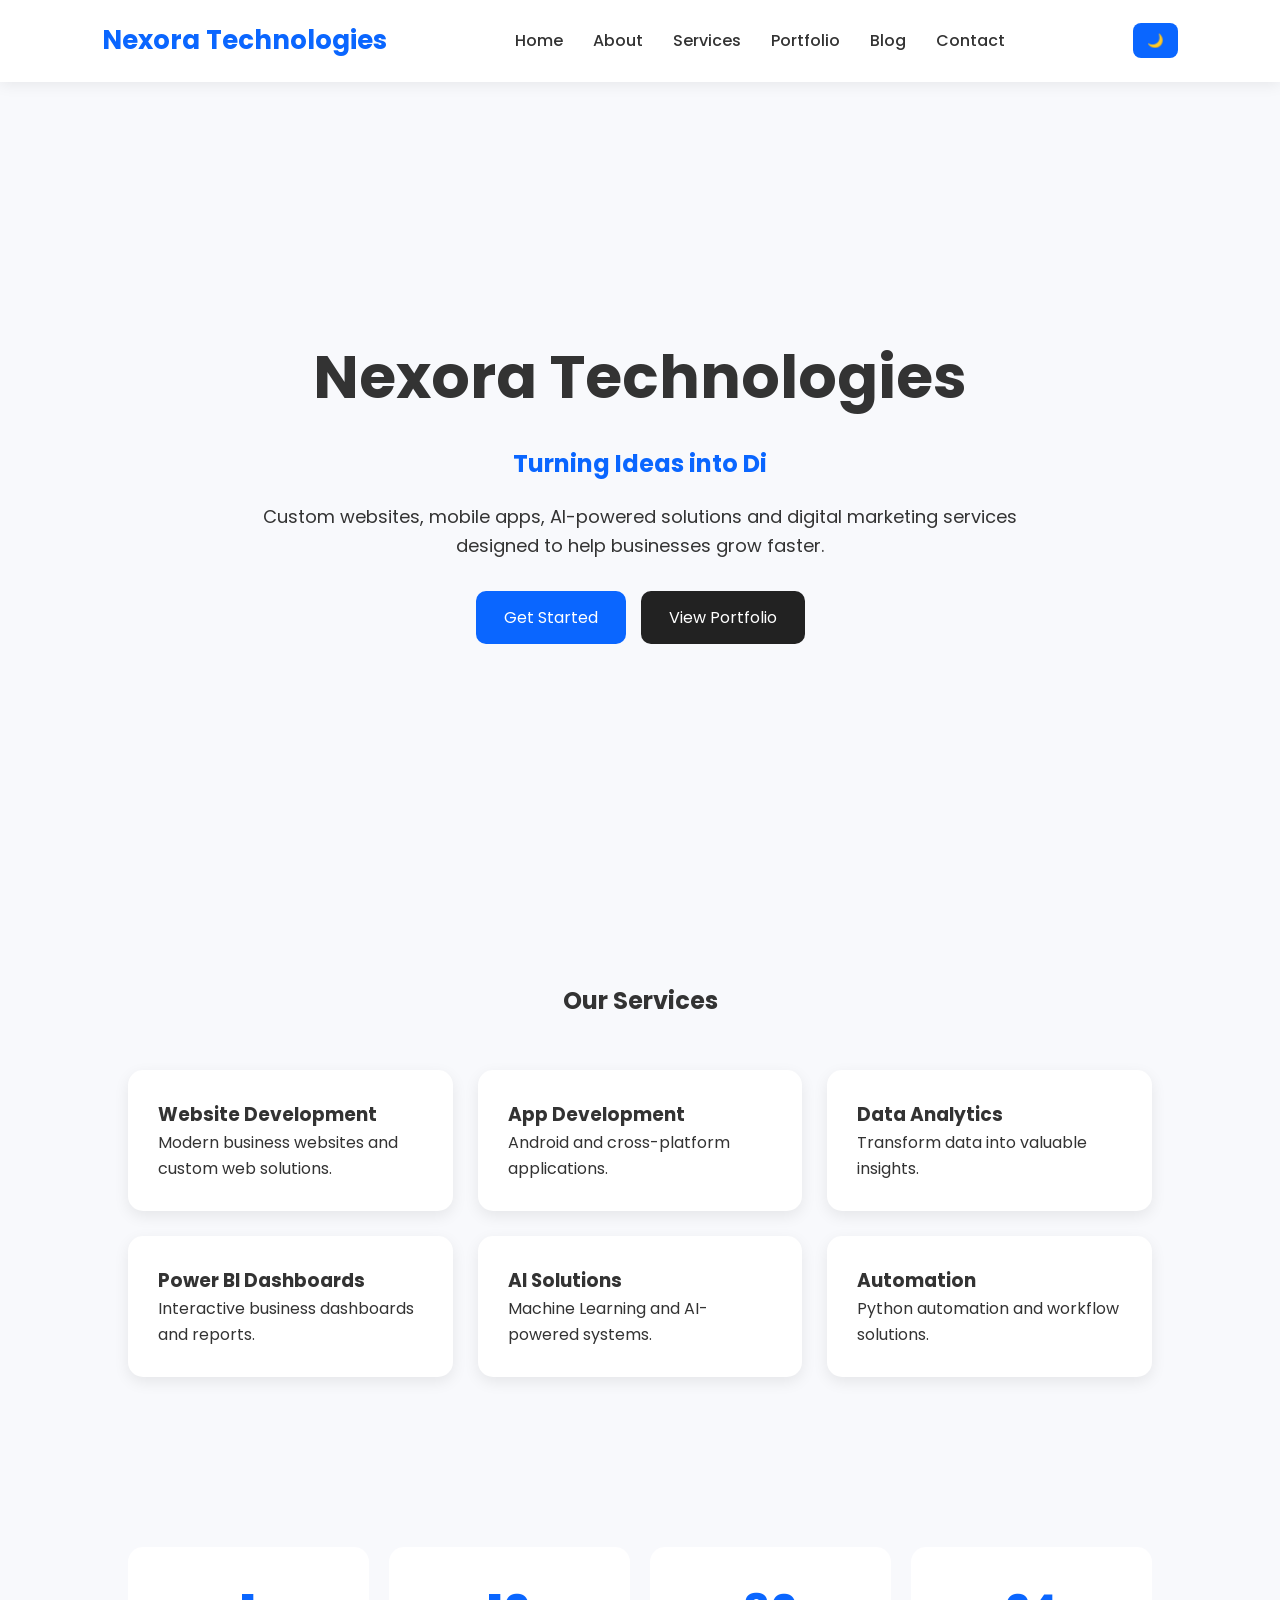
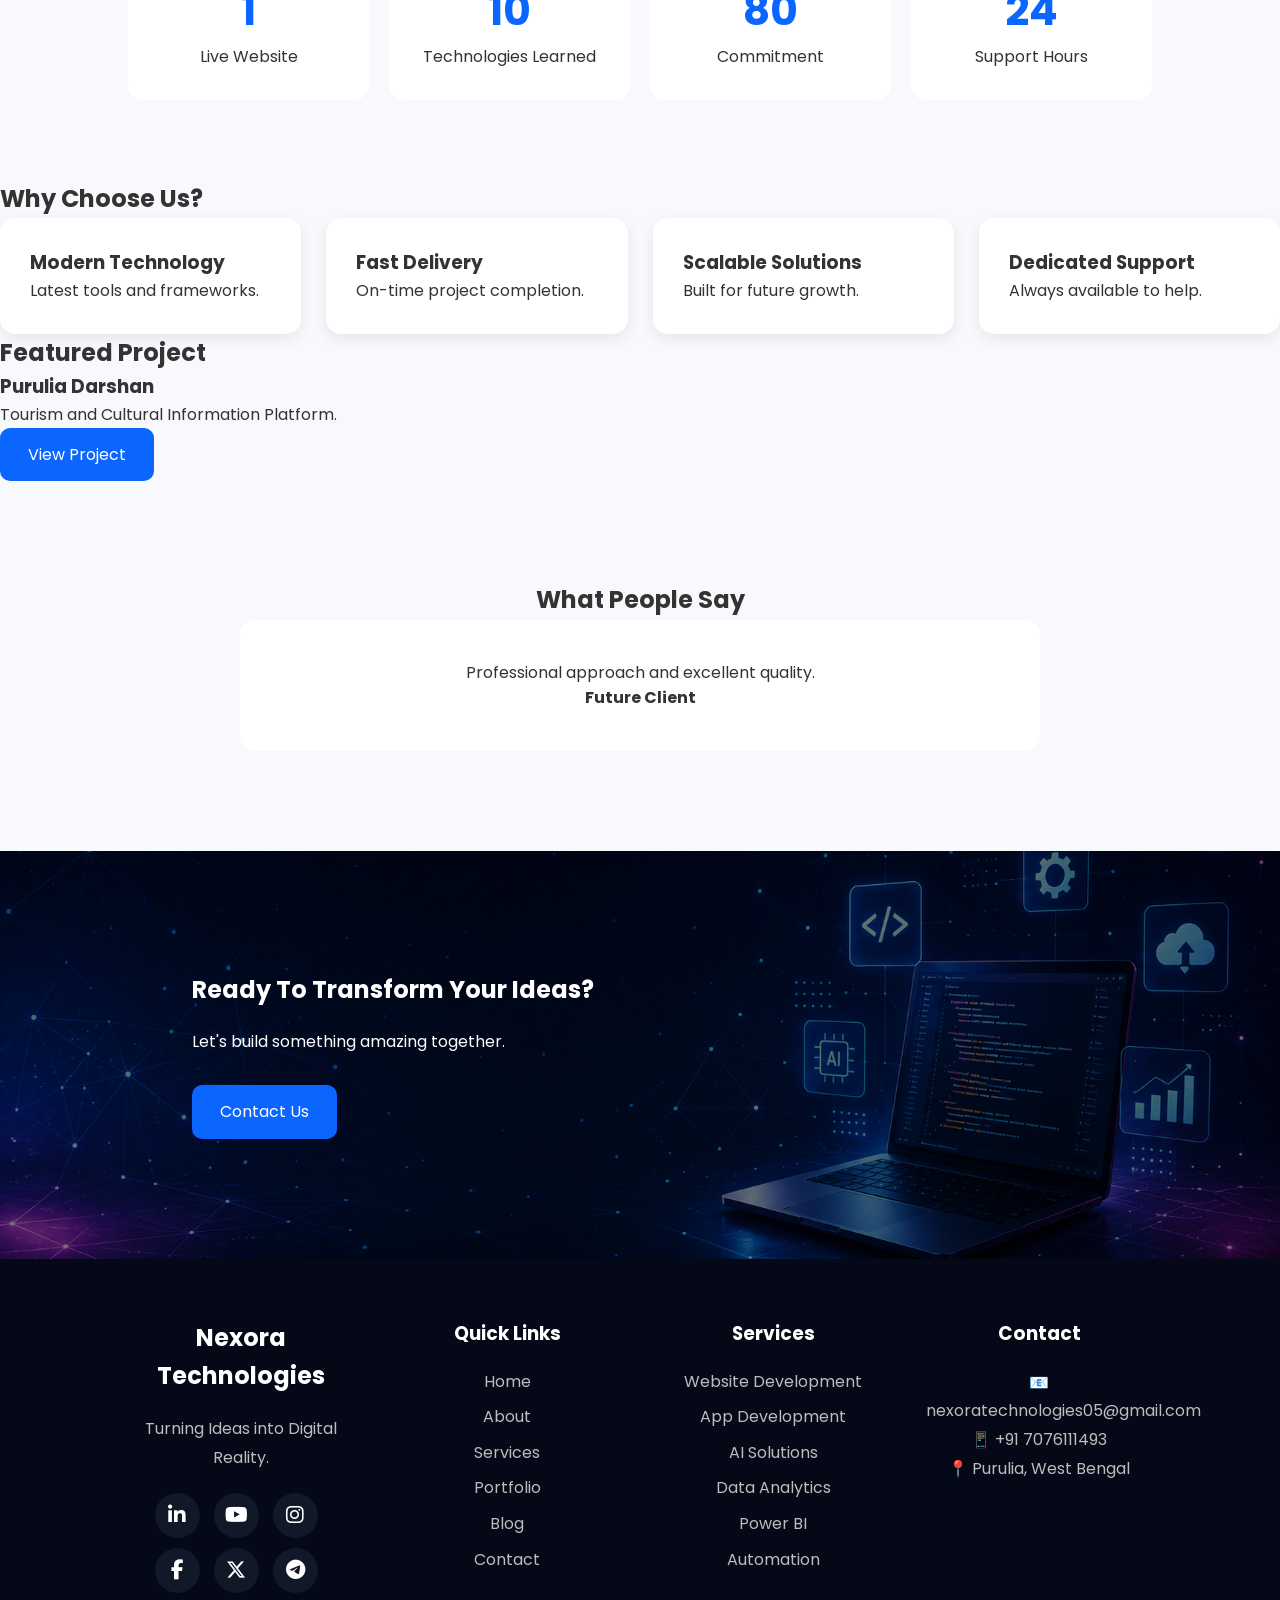
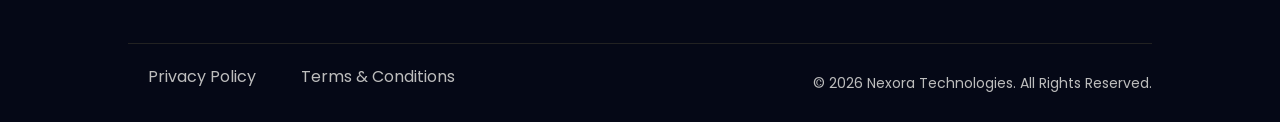
==== index.html @ b654d01b "Initial commit" ====
<!DOCTYPE html>
<html lang="en">

<head>

<meta charset="UTF-8">

<meta name="viewport"
content="width=device-width, initial-scale=1.0">

<title>
Nexora Technologies
</title>

<link rel="stylesheet"
href="style.css">

<link rel="preconnect"
href="https://fonts.googleapis.com">

<link rel="preconnect"
href="https://fonts.gstatic.com"
crossorigin>

<link href="https://fonts.googleapis.com/css2?family=Poppins:wght@300;400;500;600;700&display=swap"
rel="stylesheet">


<link rel="stylesheet"
href="https://cdnjs.cloudflare.com/ajax/libs/font-awesome/6.5.2/css/all.min.css">

</head>

<body>

<!-- HEADER -->

<header>

<nav class="navbar">

<div class="logo">

<a href="index.html">

Nexora Technologies

</a>

</div>

<div class="menu-toggle"
id="menu-toggle">

☰

</div>

<ul class="nav-links"
id="nav-links">

<li>
<a href="index.html">
Home
</a>
</li>

<li>
<a href="about.html">
About
</a>
</li>

<li>
<a href="services.html">
Services
</a>
</li>

<li>
<a href="portfolio.html">
Portfolio
</a>
</li>

<li>
<a href="blog.html">
Blog
</a>
</li>

<li>
<a href="contact.html">
Contact
</a>
</li>

</ul>

<button
id="dark-mode-toggle">

🌙

</button>

</nav>

</header>

<!-- HERO SECTION -->

<section class="hero">

<div class="hero-content">

<h1 class="shine">

Nexora Technologies

</h1>

<h2 id="typing">

</h2>

<p>

Custom websites, mobile apps, AI-powered solutions and digital marketing services designed to help businesses grow faster.

</p>

<div class="hero-buttons">

<a href="contact.html"
class="btn">

Get Started

</a>

<a href="portfolio.html"
class="btn secondary">

View Portfolio

</a>

</div>

</div>

</section>


<!-- SERVICES OVERVIEW -->

<section class="services-overview">

<h2>

Our Services

</h2>

<div class="card-container">

<div class="card reveal">

<h3>

Website Development

</h3>

<p>

Modern business websites
and custom web solutions.

</p>

</div>

<div class="card reveal">

<h3>

App Development

</h3>

<p>

Android and cross-platform
applications.

</p>

</div>

<div class="card reveal">

<h3>

Data Analytics

</h3>

<p>

Transform data into
valuable insights.

</p>

</div>

<div class="card reveal">

<h3>

Power BI Dashboards

</h3>

<p>

Interactive business
dashboards and reports.

</p>

</div>

<div class="card reveal">

<h3>

AI Solutions

</h3>

<p>

Machine Learning and
AI-powered systems.

</p>

</div>

<div class="card reveal">

<h3>

Automation

</h3>

<p>

Python automation
and workflow solutions.

</p>

</div>

</div>

</section>


<section class="stats">

<div class="stat-box">

<h2
class="counter"
data-target="1">

0

</h2>

<p>

Live Website

</p>

</div>

<div class="stat-box">

<h2
class="counter"
data-target="10">

0

</h2>

<p>

Technologies Learned

</p>

</div>

<div class="stat-box">

<h2
class="counter"
data-target="100">

0

</h2>

<p>

Commitment

</p>

</div>

<div class="stat-box">

<h2
class="counter"
data-target="24">

0

</h2>

<p>

Support Hours

</p>

</div>

</section>



<section class="why-us">

<h2>

Why Choose Us?

</h2>

<div class="card-container">

<div class="card">

<h3>

Modern Technology

</h3>

<p>

Latest tools and frameworks.

</p>

</div>

<div class="card">

<h3>

Fast Delivery

</h3>

<p>

On-time project completion.

</p>

</div>

<div class="card">

<h3>

Scalable Solutions

</h3>

<p>

Built for future growth.

</p>

</div>

<div class="card">

<h3>

Dedicated Support

</h3>

<p>

Always available to help.

</p>

</div>

</div>

</section>



<section class="featured-project">

<h2>

Featured Project

</h2>

<div class="project-card">

<h3>

Purulia Darshan

</h3>

<p>

Tourism and Cultural
Information Platform.

</p>

<a
href="https://puruliadarshan.online/"
target="_blank"
class="btn">

View Project

</a>

</div>

</section>



<section class="testimonials">

<h2>

What People Say

</h2>

<div class="testimonial-slider">

<div class="testimonial active">

<p>

Professional approach
and excellent quality.

</p>

<h4>

Future Client

</h4>

</div>

<div class="testimonial">

<p>

Reliable technology
solutions for businesses.

</p>

<h4>

Future Partner

</h4>

</div>

<div class="testimonial">

<p>

Innovative and modern
digital services.

</p>

<h4>

Future Customer

</h4>

</div>

</div>

</section>



<section class="cta">

<h2>

Ready To Transform
Your Ideas?

</h2>

<p>

Let's build something
amazing together.

</p>

<a
href="contact.html"
class="btn">

Contact Us

</a>

</section>

<footer class="footer">

    <div class="footer-container">



        

        <!-- Company Info -->
        <div class="footer-box">
            <h2>Nexora Technologies</h2>

            <p>
                Turning Ideas into Digital Reality.
            </p>

           <div class="social-links">

            <a href="https://www.linkedin.com/in/nexora-technologies-1a2b29413?utm_source=share&utm_campaign=share_via&utm_content=profile&utm_medium=android_app" target="_blank">
            <i class="fa-brands fa-linkedin-in"></i>
            </a>

            <a href="https://youtube.com/@nexoratechnologies05?si=Ratn1slFfz5XJZXo" target="_blank">
            <i class="fa-brands fa-youtube"></i>
            </a>

            <a href="https://www.instagram.com/nexora_technologies05?igsh=MXhjZWd3NzYxZXh1dw==" target="_blank">
            <i class="fa-brands fa-instagram"></i>
            </a>

            <a href="https://www.facebook.com/share/1HNhFh4UVL/" target="_blank">
            <i class="fa-brands fa-facebook-f"></i>
            </a>

            <a href="https://x.com/NexoraTech05" target="_blank">
            <i class="fa-brands fa-x-twitter"></i>
            </a>

            <a href="https://t.me/nexoratechnologies05" target="_blank">
            <i class="fa-brands fa-telegram"></i>
            </a>

            </div>
        </div>

        <!-- Quick Links -->
        <div class="footer-box">
            <h3>Quick Links</h3>

            <a href="index.html">Home</a>
            <a href="about.html">About</a>
            <a href="services.html">Services</a>
            <a href="portfolio.html">Portfolio</a>
            <a href="blog.html">Blog</a>
            <a href="contact.html">Contact</a>
        </div>

        <!-- Services -->
        <div class="footer-box">
            <h3>Services</h3>

            <a href="#">Website Development</a>
            <a href="#">App Development</a>
            <a href="#">AI Solutions</a>
            <a href="#">Data Analytics</a>
            <a href="#">Power BI</a>
            <a href="#">Automation</a>
        </div>

        <!-- Contact -->
        <div class="footer-box">
            <h3>Contact</h3>

            <p>📧 nexoratechnologies05@gmail.com</p>

            <p>📱 +91 7076111493</p>

            <p>📍 Purulia, West Bengal</p>

        </div>

    </div>

    <hr>

  <div class="footer-bottom">

    <div class="footer-policy">
        <a href="#">Privacy Policy</a>
        <a href="#">Terms & Conditions</a>
    </div>

    <p class="copyright">
        © 2026 Nexora Technologies. All Rights Reserved.
    </p>

    </div>

</footer>

<script src="script.js"></script>

</body>
</html>
---- style.css ----
*{
    margin:0;
    padding:0;
    box-sizing:border-box;
}

html{
    scroll-behavior:smooth;
}

body{
    font-family:'Poppins',sans-serif;
    line-height:1.6;
    background:#f8f9fc;
    color:#333;
    overflow-x:hidden;
}

a{
    text-decoration:none;
}

ul{
    list-style:none;
}

img{
    max-width:100%;
    display:block;
}



.navbar{
    display:flex;
    justify-content:space-between;
    align-items:center;
    padding:20px 8%;
    background:#fff;
    position:sticky;
    top:0;
    z-index:1000;
    box-shadow:0 2px 15px rgba(0,0,0,.08);
}

.logo a{
    font-size:26px;
    font-weight:700;
    color:#0A66FF;
}

.nav-links{
    display:flex;
    gap:30px;
}

.nav-links a{
    color:#333;
    font-weight:500;
    transition:.3s;
}

.nav-links a:hover,
.active-link{
    color:#0A66FF;
}

.menu-toggle{
    display:none;
    font-size:28px;
    cursor:pointer;
}

#dark-mode-toggle{
    border:none;
    background:#0A66FF;
    color:white;
    padding:10px 14px;
    border-radius:8px;
    cursor:pointer;
}



.hero{
    min-height:90vh;
    display:flex;
    justify-content:center;
    align-items:center;
    text-align:center;
    padding:60px 10%;
}

.hero-content{
    max-width:800px;
}

.hero h1{
    font-size:60px;
    margin-bottom:20px;
}

.hero h2{
    color:#0A66FF;
    margin-bottom:20px;
}

.hero p{
    font-size:18px;
    margin-bottom:30px;
}

.hero-buttons{
    display:flex;
    gap:15px;
    justify-content:center;
    flex-wrap:wrap;
}




.btn{
    display:inline-block;
    background:#0A66FF;
    color:white;
    padding:14px 28px;
    border-radius:10px;
    transition:.3s;
}

.btn:hover{
    transform:translateY(-4px);
    box-shadow:0 8px 20px rgba(10,102,255,.3);
}

.secondary{
    background:#222;
}



.card-container{
    display:grid;
    grid-template-columns:
    repeat(auto-fit,minmax(280px,1fr));
    gap:25px;
}

.card{
    background:#fff;
    padding:30px;
    border-radius:15px;
    box-shadow:0 5px 15px rgba(0,0,0,.08);
    transition:.3s;
}

.card:hover{
    transform:translateY(-10px);
}



.services-overview,
.services-section{
    padding:90px 10%;
}

.services-overview h2,
.services-section h2{
    text-align:center;
    margin-bottom:50px;
}



.stats{
    padding:80px 10%;
    display:grid;
    grid-template-columns:
    repeat(auto-fit,minmax(200px,1fr));
    gap:20px;
    text-align:center;
}

.stat-box{
    background:#fff;
    padding:30px;
    border-radius:15px;
}

.stat-box h2{
    font-size:42px;
    color:#0A66FF;
}



.page-hero{
    text-align:center;
    padding:100px 10%;
    background:linear-gradient(
        135deg,
        #0A66FF,
        #0046b8
    );
    color:white;
}




.about-section{
    padding:80px 10%;
}

.about-section h2{
    margin-bottom:25px;
    text-align:center;
}

.about-section p{
    max-width:900px;
    margin:auto;
    text-align:center;
}



.portfolio-section{
    padding:80px 10%;
}

.portfolio-grid{
    display:grid;
    grid-template-columns:
    repeat(auto-fit,minmax(320px,1fr));
    gap:30px;
}

.portfolio-card{
    background:white;
    border-radius:15px;
    padding:25px;
    box-shadow:0 5px 15px rgba(0,0,0,.08);
    transition:.3s;
}

.portfolio-card:hover{
    transform:translateY(-10px);
}

.project-tags span{
    display:inline-block;
    background:#0A66FF;
    color:white;
    padding:6px 12px;
    border-radius:20px;
    margin:5px;
}



.blog-section{
    padding:80px 10%;
}

.blog-grid{
    display:grid;
    grid-template-columns:
    repeat(auto-fit,minmax(300px,1fr));
    gap:25px;
}

.blog-card{
    background:white;
    padding:25px;
    border-radius:15px;
    transition:.3s;
    box-shadow:0 5px 15px rgba(0,0,0,.08);
}

.blog-card:hover{
    transform:translateY(-10px);
}



.testimonials{
    padding:100px 10%;
    text-align:center;
}

.testimonial{
    display:none;
    background:white;
    padding:40px;
    border-radius:15px;
    max-width:800px;
    margin:auto;
}

.testimonial.active{
    display:block;
}




.contact-section{
    padding:80px 10%;
    display:grid;
    grid-template-columns:
    repeat(auto-fit,minmax(350px,1fr));
    gap:40px;
}

.contact-form-container,
.contact-info{
    background:white;
    padding:30px;
    border-radius:15px;
}

#contact-form{
    display:flex;
    flex-direction:column;
    gap:15px;
}

#contact-form input,
#contact-form select,
#contact-form textarea{
    padding:15px;
    border:1px solid #ddd;
    border-radius:10px;
}




.cta{
    padding:120px 10%;
    color:white;

    background-image:url("image/cnt_bg.png");
    background-size:cover;
    background-position:center;
    background-repeat:no-repeat;

    position:relative;
    overflow:hidden;

    display:flex;
    flex-direction:column;
    align-items:flex-start;   /* Text বাম দিকে যাবে */
    justify-content:center;

    padding-left:15%;
}

.cta::before{
    content:"";
    position:absolute;
    top:0;
    left:0;
    width:100%;
    height:100%;
    background:rgba(0,0,0,0.55);
}

.cta h2,
.cta p,
.cta .btn{
    position:relative;
    z-index:1;
    max-width:600px;
}

.cta h2{
    margin-bottom:20px;
    text-align:left;
}

.cta p{
    margin-bottom:30px;
    text-align:left;
}




footer{
    background:#111;
    color:white;
    text-align:center;
    padding:50px 10%;
}

.footer-links{
    margin:20px 0;
}

.footer-links a{
    color:white;
    margin:0 10px;
}



.reveal{
    opacity:0;
    transform:translateY(40px);
    transition:1s;
}

.reveal.active{
    opacity:1;
    transform:translateY(0);
}



body.dark-mode{
    background:#121212;
    color:white;
}

body.dark-mode .navbar,
body.dark-mode .card,
body.dark-mode .portfolio-card,
body.dark-mode .blog-card,
body.dark-mode .contact-form-container,
body.dark-mode .contact-info,
body.dark-mode .stat-box,
body.dark-mode .testimonial{
    background:#1e1e1e;
    color:white;
}

body.dark-mode a{
    color:white;
}



@media(max-width:768px){

    .menu-toggle{
        display:block;
    }

    .nav-links{
        position:fixed;
        top:80px;
        right:-100%;
        width:280px;
        height:100vh;
        background:white;
        flex-direction:column;
        padding:30px;
        transition:.4s;
    }

    .nav-links.active{
        right:0;
    }

    .hero h1{
        font-size:38px;
    }

    .hero h2{
        font-size:24px;
    }

    .hero-buttons{
        flex-direction:column;
    }
}


.footer{
    background:#050816;
    color:white;
    padding:60px 10% 20px;
}

.footer-container{
    display:grid;
    grid-template-columns:repeat(auto-fit,minmax(220px,1fr));
    gap:40px;
}

.footer-box h2,
.footer-box h3{
    margin-bottom:20px;
}

.footer-box p{
    color:#bdbdbd;
    line-height:1.8;
}

.footer-box a{
    display:block;
    color:#bdbdbd;
    text-decoration:none;
    margin-bottom:10px;
    transition:.3s;
}

.footer-box a:hover{
    color:#0A66FF;
    transform:translateX(5px);
}

.social-links{
    margin-top:20px;
}

.social-links a{
    display:inline-block;
    margin-right:15px;
}

.footer hr{
    margin:40px 0 20px;
    border:none;
    height:1px;
    background:#222;
}

.footer-bottom{
    display:flex;
    justify-content:space-between;
    align-items:center;
    flex-wrap:wrap;
    gap:15px;
}

.footer-policy a{
    color:#bdbdbd;
    text-decoration:none;
    margin-left:20px;
}

.footer-policy a:hover{
    color:#0A66FF;
}



.social-links a{
    display:inline-flex;
    justify-content:center;
    align-items:center;
    width:45px;
    height:45px;
    margin-right:10px;
    border-radius:50%;
    background:#111827;
    color:white;
    text-decoration:none;
    font-size:20px;
    transition:0.3s;
}

.social-links a:hover{
    background:#0A66FF;
    transform:translateY(-5px);
}




.footer-bottom{
    display:flex;
    justify-content:space-between;
    align-items:center;
}

.footer-bottom{
    text-align:center;
    margin-top:20px;
}

.footer-policy{
    display:flex;
    justify-content:center;
    align-items:center;
    gap:25px;
    margin-bottom:12px;
}

.footer-policy a{
    color:#bdbdbd;
    text-decoration:none;
}

.footer-policy a:hover{
    color:#0A66FF;
}

.copyright{
    color:#bdbdbd;
    font-size:14px;
    margin:0;
    text-align:center;
}
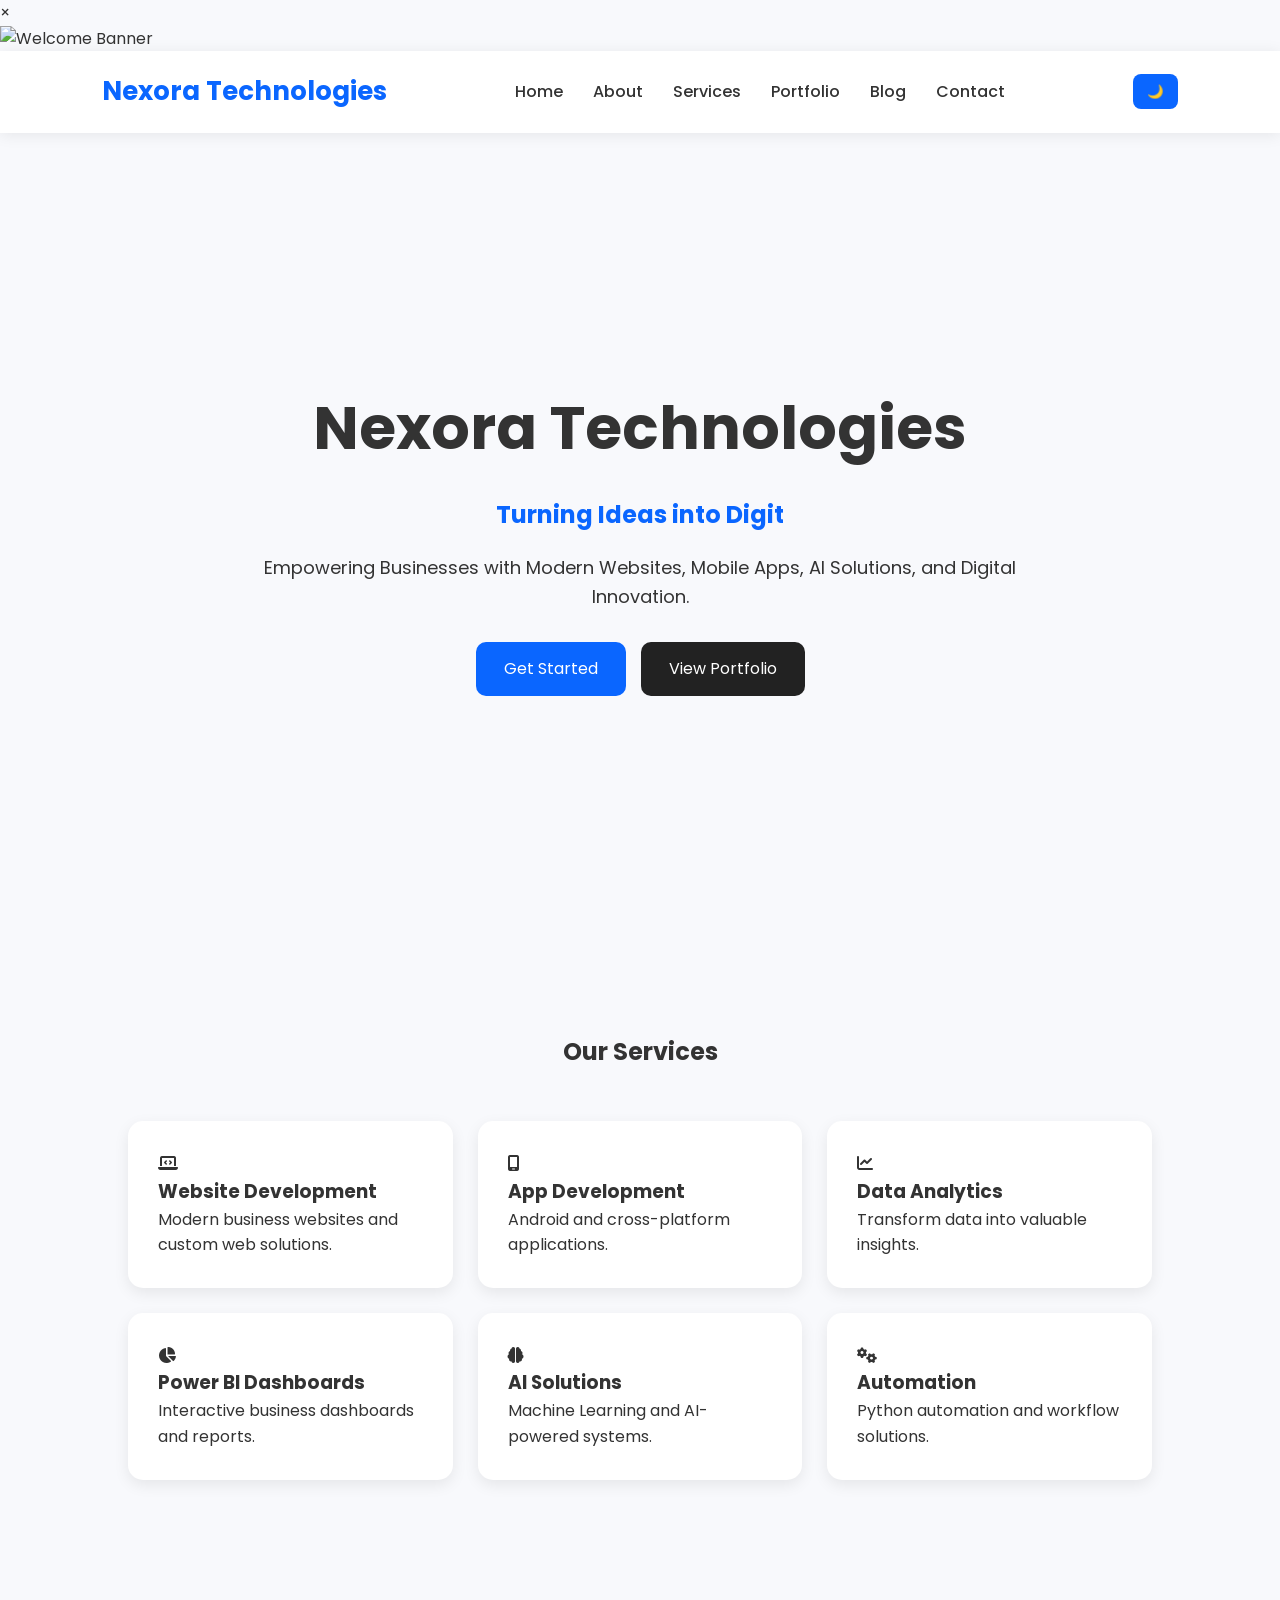
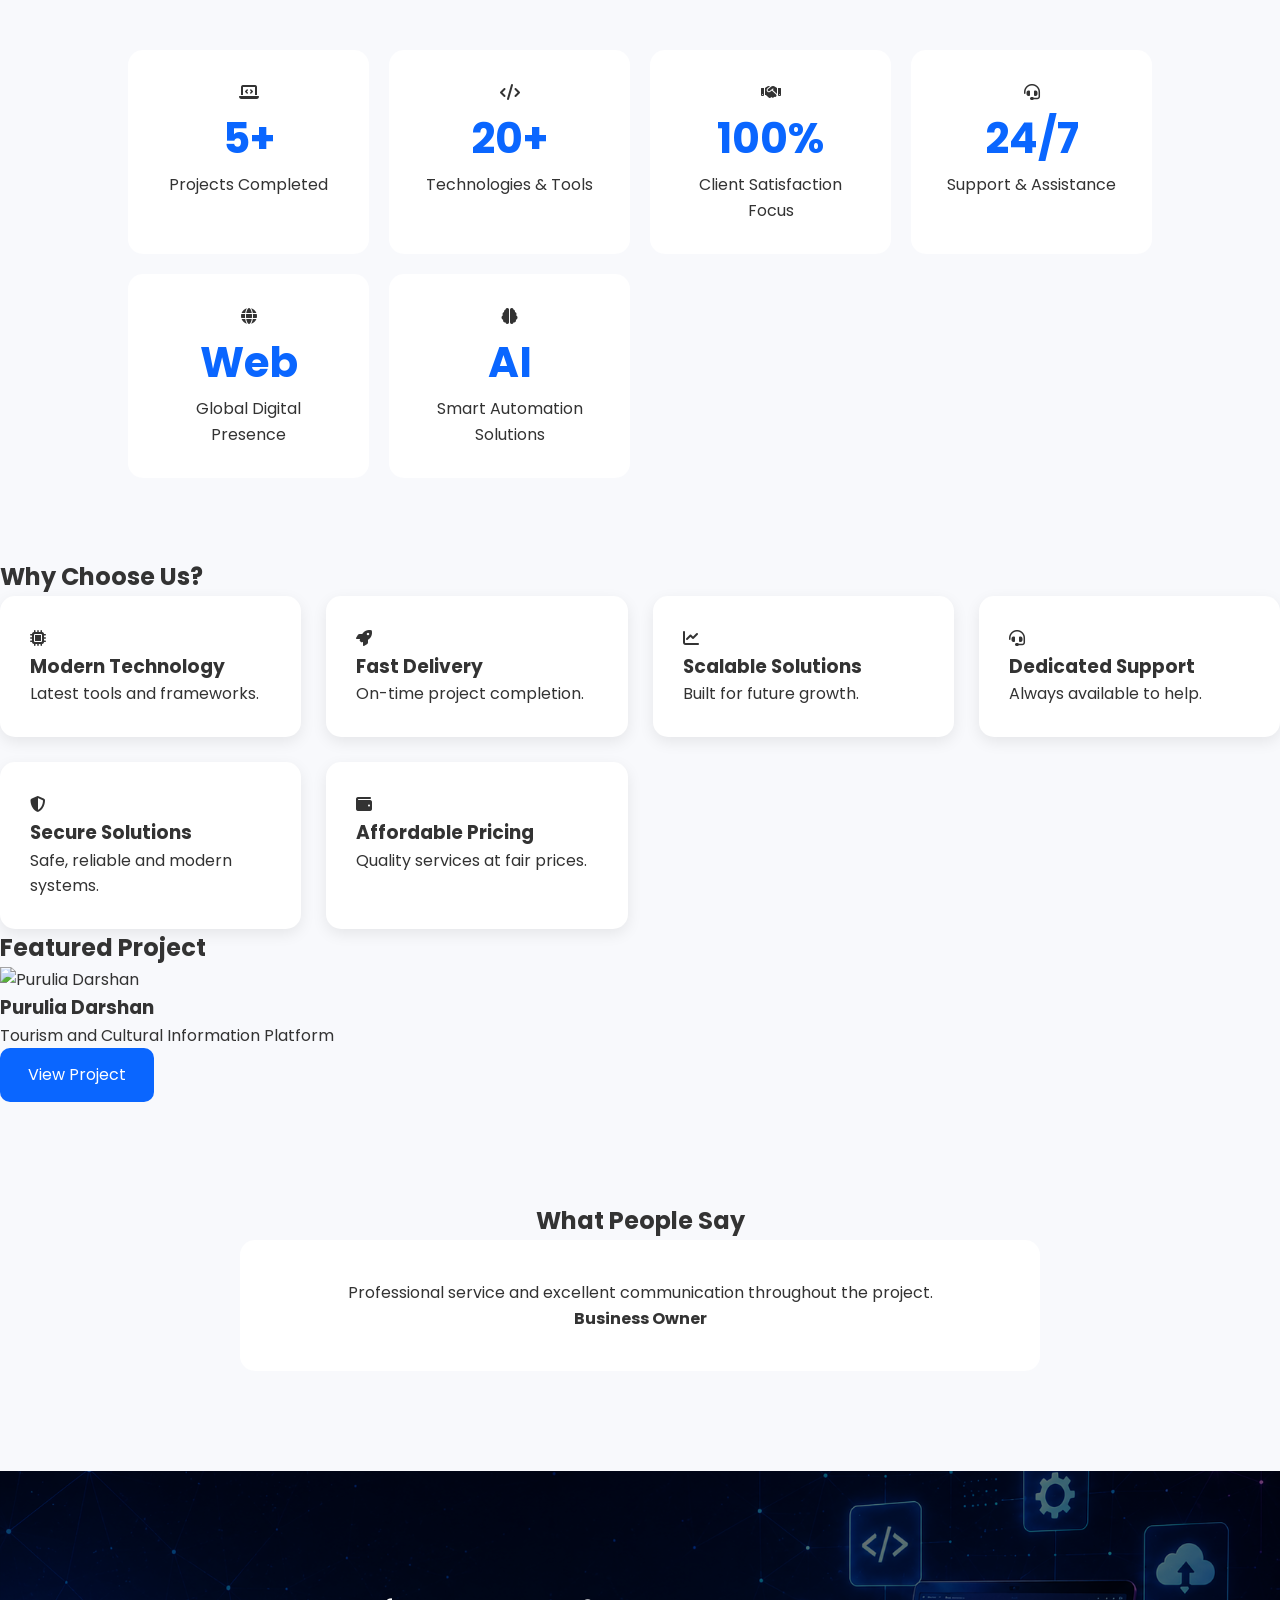
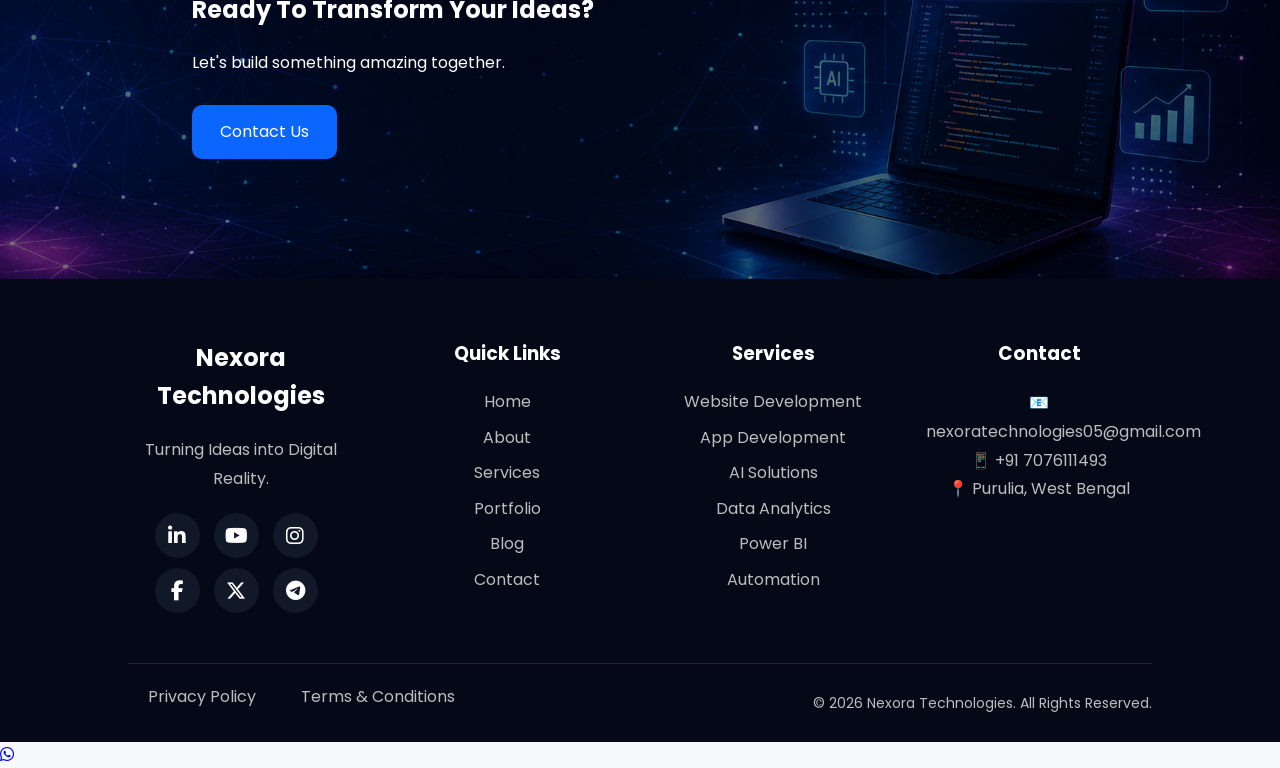
==== commit b8f44e88: "Add files via upload" ====
--- a/index.html
+++ b/index.html
@@ -1,667 +1,508 @@
-<!DOCTYPE html>
-<html lang="en">
-
-<head>
-
-<meta charset="UTF-8">
-
-<meta name="viewport"
-content="width=device-width, initial-scale=1.0">
-
-<title>
-Nexora Technologies
-</title>
-
-<link rel="stylesheet"
-href="style.css">
-
-<link rel="preconnect"
-href="https://fonts.googleapis.com">
-
-<link rel="preconnect"
-href="https://fonts.gstatic.com"
-crossorigin>
-
-<link href="https://fonts.googleapis.com/css2?family=Poppins:wght@300;400;500;600;700&display=swap"
-rel="stylesheet">
-
-
-<link rel="stylesheet"
-href="https://cdnjs.cloudflare.com/ajax/libs/font-awesome/6.5.2/css/all.min.css">
-
-</head>
-
-<body>
-
-<!-- HEADER -->
-
-<header>
-
-<nav class="navbar">
-
-<div class="logo">
-
-<a href="index.html">
-
-Nexora Technologies
-
-</a>
-
-</div>
-
-<div class="menu-toggle"
-id="menu-toggle">
-
-☰
-
-</div>
-
-<ul class="nav-links"
-id="nav-links">
-
-<li>
-<a href="index.html">
-Home
-</a>
-</li>
-
-<li>
-<a href="about.html">
-About
-</a>
-</li>
-
-<li>
-<a href="services.html">
-Services
-</a>
-</li>
-
-<li>
-<a href="portfolio.html">
-Portfolio
-</a>
-</li>
-
-<li>
-<a href="blog.html">
-Blog
-</a>
-</li>
-
-<li>
-<a href="contact.html">
-Contact
-</a>
-</li>
-
-</ul>
-
-<button
-id="dark-mode-toggle">
-
-🌙
-
-</button>
-
-</nav>
-
-</header>
-
-<!-- HERO SECTION -->
-
-<section class="hero">
-
-<div class="hero-content">
-
-<h1 class="shine">
-
-Nexora Technologies
-
-</h1>
-
-<h2 id="typing">
-
-</h2>
-
-<p>
-
-Custom websites, mobile apps, AI-powered solutions and digital marketing services designed to help businesses grow faster.
-
-</p>
-
-<div class="hero-buttons">
-
-<a href="contact.html"
-class="btn">
-
-Get Started
-
-</a>
-
-<a href="portfolio.html"
-class="btn secondary">
-
-View Portfolio
-
-</a>
-
-</div>
-
-</div>
-
-</section>
-
-
-<!-- SERVICES OVERVIEW -->
-
-<section class="services-overview">
-
-<h2>
-
-Our Services
-
-</h2>
-
-<div class="card-container">
-
-<div class="card reveal">
-
-<h3>
-
-Website Development
-
-</h3>
-
-<p>
-
-Modern business websites
-and custom web solutions.
-
-</p>
-
-</div>
-
-<div class="card reveal">
-
-<h3>
-
-App Development
-
-</h3>
-
-<p>
-
-Android and cross-platform
-applications.
-
-</p>
-
-</div>
-
-<div class="card reveal">
-
-<h3>
-
-Data Analytics
-
-</h3>
-
-<p>
-
-Transform data into
-valuable insights.
-
-</p>
-
-</div>
-
-<div class="card reveal">
-
-<h3>
-
-Power BI Dashboards
-
-</h3>
-
-<p>
-
-Interactive business
-dashboards and reports.
-
-</p>
-
-</div>
-
-<div class="card reveal">
-
-<h3>
-
-AI Solutions
-
-</h3>
-
-<p>
-
-Machine Learning and
-AI-powered systems.
-
-</p>
-
-</div>
-
-<div class="card reveal">
-
-<h3>
-
-Automation
-
-</h3>
-
-<p>
-
-Python automation
-and workflow solutions.
-
-</p>
-
-</div>
-
-</div>
-
-</section>
-
-
-<section class="stats">
-
-<div class="stat-box">
-
-<h2
-class="counter"
-data-target="1">
-
-0
-
-</h2>
-
-<p>
-
-Live Website
-
-</p>
-
-</div>
-
-<div class="stat-box">
-
-<h2
-class="counter"
-data-target="10">
-
-0
-
-</h2>
-
-<p>
-
-Technologies Learned
-
-</p>
-
-</div>
-
-<div class="stat-box">
-
-<h2
-class="counter"
-data-target="100">
-
-0
-
-</h2>
-
-<p>
-
-Commitment
-
-</p>
-
-</div>
-
-<div class="stat-box">
-
-<h2
-class="counter"
-data-target="24">
-
-0
-
-</h2>
-
-<p>
-
-Support Hours
-
-</p>
-
-</div>
-
-</section>
-
-
-
-<section class="why-us">
-
-<h2>
-
-Why Choose Us?
-
-</h2>
-
-<div class="card-container">
-
-<div class="card">
-
-<h3>
-
-Modern Technology
-
-</h3>
-
-<p>
-
-Latest tools and frameworks.
-
-</p>
-
-</div>
-
-<div class="card">
-
-<h3>
-
-Fast Delivery
-
-</h3>
-
-<p>
-
-On-time project completion.
-
-</p>
-
-</div>
-
-<div class="card">
-
-<h3>
-
-Scalable Solutions
-
-</h3>
-
-<p>
-
-Built for future growth.
-
-</p>
-
-</div>
-
-<div class="card">
-
-<h3>
-
-Dedicated Support
-
-</h3>
-
-<p>
-
-Always available to help.
-
-</p>
-
-</div>
-
-</div>
-
-</section>
-
-
-
-<section class="featured-project">
-
-<h2>
-
-Featured Project
-
-</h2>
-
-<div class="project-card">
-
-<h3>
-
-Purulia Darshan
-
-</h3>
-
-<p>
-
-Tourism and Cultural
-Information Platform.
-
-</p>
-
-<a
-href="https://puruliadarshan.online/"
-target="_blank"
-class="btn">
-
-View Project
-
-</a>
-
-</div>
-
-</section>
-
-
-
-<section class="testimonials">
-
-<h2>
-
-What People Say
-
-</h2>
-
-<div class="testimonial-slider">
-
-<div class="testimonial active">
-
-<p>
-
-Professional approach
-and excellent quality.
-
-</p>
-
-<h4>
-
-Future Client
-
-</h4>
-
-</div>
-
-<div class="testimonial">
-
-<p>
-
-Reliable technology
-solutions for businesses.
-
-</p>
-
-<h4>
-
-Future Partner
-
-</h4>
-
-</div>
-
-<div class="testimonial">
-
-<p>
-
-Innovative and modern
-digital services.
-
-</p>
-
-<h4>
-
-Future Customer
-
-</h4>
-
-</div>
-
-</div>
-
-</section>
-
-
-
-<section class="cta">
-
-<h2>
-
-Ready To Transform
-Your Ideas?
-
-</h2>
-
-<p>
-
-Let's build something
-amazing together.
-
-</p>
-
-<a
-href="contact.html"
-class="btn">
-
-Contact Us
-
-</a>
-
-</section>
-
-<footer class="footer">
-
-    <div class="footer-container">
-
-
-
-        
-
-        <!-- Company Info -->
-        <div class="footer-box">
-            <h2>Nexora Technologies</h2>
-
-            <p>
-                Turning Ideas into Digital Reality.
-            </p>
-
-           <div class="social-links">
-
-            <a href="https://www.linkedin.com/in/nexora-technologies-1a2b29413?utm_source=share&utm_campaign=share_via&utm_content=profile&utm_medium=android_app" target="_blank">
-            <i class="fa-brands fa-linkedin-in"></i>
-            </a>
-
-            <a href="https://youtube.com/@nexoratechnologies05?si=Ratn1slFfz5XJZXo" target="_blank">
-            <i class="fa-brands fa-youtube"></i>
-            </a>
-
-            <a href="https://www.instagram.com/nexora_technologies05?igsh=MXhjZWd3NzYxZXh1dw==" target="_blank">
-            <i class="fa-brands fa-instagram"></i>
-            </a>
-
-            <a href="https://www.facebook.com/share/1HNhFh4UVL/" target="_blank">
-            <i class="fa-brands fa-facebook-f"></i>
-            </a>
-
-            <a href="https://x.com/NexoraTech05" target="_blank">
-            <i class="fa-brands fa-x-twitter"></i>
-            </a>
-
-            <a href="https://t.me/nexoratechnologies05" target="_blank">
-            <i class="fa-brands fa-telegram"></i>
-            </a>
-
-            </div>
-        </div>
-
-        <!-- Quick Links -->
-        <div class="footer-box">
-            <h3>Quick Links</h3>
-
-            <a href="index.html">Home</a>
-            <a href="about.html">About</a>
-            <a href="services.html">Services</a>
-            <a href="portfolio.html">Portfolio</a>
-            <a href="blog.html">Blog</a>
-            <a href="contact.html">Contact</a>
-        </div>
-
-        <!-- Services -->
-        <div class="footer-box">
-            <h3>Services</h3>
-
-            <a href="#">Website Development</a>
-            <a href="#">App Development</a>
-            <a href="#">AI Solutions</a>
-            <a href="#">Data Analytics</a>
-            <a href="#">Power BI</a>
-            <a href="#">Automation</a>
-        </div>
-
-        <!-- Contact -->
-        <div class="footer-box">
-            <h3>Contact</h3>
-
-            <p>📧 nexoratechnologies05@gmail.com</p>
-
-            <p>📱 +91 7076111493</p>
-
-            <p>📍 Purulia, West Bengal</p>
-
-        </div>
-
-    </div>
-
-    <hr>
-
-  <div class="footer-bottom">
-
-    <div class="footer-policy">
-        <a href="#">Privacy Policy</a>
-        <a href="#">Terms & Conditions</a>
-    </div>
-
-    <p class="copyright">
-        © 2026 Nexora Technologies. All Rights Reserved.
-    </p>
-
-    </div>
-
-</footer>
-
-<script src="script.js"></script>
-
-</body>
+<!DOCTYPE html>
+<html lang="en">
+
+<head>
+
+<meta charset="UTF-8">
+
+<meta name="viewport"
+content="width=device-width, initial-scale=1.0">
+
+<title>
+Nexora Technologies
+</title>
+
+
+<link rel="icon" type="image/favicon.png" href="favicon.png">
+
+<link rel="stylesheet"
+href="style.css">
+
+<link rel="preconnect"
+href="https://fonts.googleapis.com">
+
+<link rel="preconnect"
+href="https://fonts.gstatic.com"
+crossorigin>
+
+<link href="https://fonts.googleapis.com/css2?family=Poppins:wght@300;400;500;600;700&display=swap"
+rel="stylesheet">
+
+
+<link rel="stylesheet"
+href="https://cdnjs.cloudflare.com/ajax/libs/font-awesome/6.5.2/css/all.min.css">
+
+<meta name="description" content="Nexora Technologies - Website Development, App Development, AI Solutions, Data Analytics and Digital Marketing Services.">
+
+<meta name="keywords" content="Nexora Technologies, Web Development, App Development, AI Solutions, Data Analytics">
+
+<meta name="author" content="Nexora Technologies">
+
+</head>
+
+<body>
+
+
+
+    <div id="welcomePopup" class="popup">
+
+    <span class="close-btn" onclick="closePopup()">&times;</span>
+
+    <img src="image/Poster.png" alt="Welcome Banner">
+
+    </div>
+
+<!-- HEADER -->
+
+<header>
+
+<nav class="navbar">
+
+<div class="logo">
+
+<a href="index.html">
+
+Nexora Technologies
+
+</a>
+
+</div>
+
+<div class="menu-toggle"
+id="menu-toggle">
+
+☰
+
+</div>
+
+<ul class="nav-links"
+id="nav-links">
+
+<li>
+<a href="index.html">
+Home
+</a>
+</li>
+
+<li>
+<a href="about.html">
+About
+</a>
+</li>
+
+<li>
+<a href="services.html">
+Services
+</a>
+</li>
+
+<li>
+<a href="portfolio.html">
+Portfolio
+</a>
+</li>
+
+<li>
+<a href="blog.html">
+Blog
+</a>
+</li>
+
+<li>
+<a href="contact.html">
+Contact
+</a>
+</li>
+
+</ul>
+
+<button
+id="dark-mode-toggle">
+
+🌙
+
+</button>
+
+</nav>
+
+</header>
+
+<!-- HERO SECTION -->
+
+<section class="hero">
+
+<div class="hero-content">
+
+<h1 class="shine">
+
+Nexora Technologies
+
+</h1>
+
+<h2 id="typing">
+
+</h2>
+
+<p>
+
+Empowering Businesses with Modern Websites, Mobile Apps, AI Solutions, and Digital Innovation.
+
+</p>
+
+
+<div class="hero-buttons">
+
+    <a href="contact.html" class="btn">
+        Get Started
+    </a>
+
+    <a href="portfolio.html" class="btn secondary">
+        View Portfolio
+    </a>
+
+</div>
+
+</div>
+
+</section>
+
+
+<!-- SERVICES OVERVIEW -->
+
+<section class="services-overview">
+
+<h2>
+
+Our Services
+
+</h2>
+
+<div class="card-container">
+
+<div class="card reveal">
+    <i class="fas fa-laptop-code"></i>
+    <h3>Website Development</h3>
+    <p>Modern business websites and custom web solutions.</p>
+</div>
+
+<div class="card reveal">
+    <i class="fas fa-mobile-screen"></i>
+    <h3>App Development</h3>
+    <p>Android and cross-platform applications.</p>
+</div>
+
+<div class="card reveal">
+    <i class="fas fa-chart-line"></i>
+    <h3>Data Analytics</h3>
+    <p>Transform data into valuable insights.</p>
+</div>
+
+<div class="card reveal">
+    <i class="fas fa-chart-pie"></i>
+    <h3>Power BI Dashboards</h3>
+    <p>Interactive business dashboards and reports.</p>
+</div>
+
+<div class="card reveal">
+    <i class="fas fa-brain"></i>
+    <h3>AI Solutions</h3>
+    <p>Machine Learning and AI-powered systems.</p>
+</div>
+
+<div class="card reveal">
+    <i class="fas fa-gears"></i>
+    <h3>Automation</h3>
+    <p>Python automation and workflow solutions.</p>
+</div>
+
+</div>
+
+</section>
+
+
+<section class="stats">
+
+<div class="stat-box">
+    <i class="fas fa-laptop-code"></i>
+    <h2>5+</h2>
+    <p>Projects Completed</p>
+</div>
+
+<div class="stat-box">
+    <i class="fas fa-code"></i>
+    <h2>20+</h2>
+    <p>Technologies & Tools</p>
+</div>
+
+<div class="stat-box">
+    <i class="fas fa-handshake"></i>
+    <h2>100%</h2>
+    <p>Client Satisfaction Focus</p>
+</div>
+
+<div class="stat-box">
+    <i class="fas fa-headset"></i>
+    <h2>24/7</h2>
+    <p>Support & Assistance</p>
+</div>
+
+<div class="stat-box">
+    <i class="fas fa-globe"></i>
+    <h2>Web</h2>
+    <p>Global Digital Presence</p>
+</div>
+
+<div class="stat-box">
+    <i class="fas fa-brain"></i>
+    <h2>AI</h2>
+    <p>Smart Automation Solutions</p>
+</div>
+
+</section>
+
+
+
+<section class="why-us">
+
+<h2>Why Choose Us?</h2>
+
+<div class="card-container">
+
+    <div class="card">
+        <i class="fas fa-microchip"></i>
+        <h3>Modern Technology</h3>
+        <p>Latest tools and frameworks.</p>
+    </div>
+
+    <div class="card">
+        <i class="fas fa-rocket"></i>
+        <h3>Fast Delivery</h3>
+        <p>On-time project completion.</p>
+    </div>
+
+    <div class="card">
+        <i class="fas fa-chart-line"></i>
+        <h3>Scalable Solutions</h3>
+        <p>Built for future growth.</p>
+    </div>
+
+    <div class="card">
+        <i class="fas fa-headset"></i>
+        <h3>Dedicated Support</h3>
+        <p>Always available to help.</p>
+    </div>
+
+    <div class="card">
+        <i class="fas fa-shield-halved"></i>
+        <h3>Secure Solutions</h3>
+        <p>Safe, reliable and modern systems.</p>
+    </div>
+
+    <div class="card">
+        <i class="fas fa-wallet"></i>
+        <h3>Affordable Pricing</h3>
+        <p>Quality services at fair prices.</p>
+    </div>
+
+</div>
+
+</section>
+
+
+
+<section class="featured-project">
+
+<h2>
+
+Featured Project
+
+</h2>
+
+<div class="project-card">
+
+<img src="image/icon.png.jpeg" alt="Purulia Darshan">
+
+<h3>Purulia Darshan</h3>
+
+<p>Tourism and Cultural Information Platform</p>
+
+<a href="https://puruliadarshan.online/" class="btn">
+View Project
+</a>
+
+</div>
+
+</section>
+
+
+
+<section class="testimonials">
+
+<h2>
+
+What People Say
+
+</h2>
+
+<div class="testimonial active">
+    <p>
+        Professional service and excellent communication throughout the project.
+    </p>
+    <h4>Business Owner</h4>
+</div>
+
+<div class="testimonial">
+    <p>
+        Reliable solutions and timely delivery. Highly recommended.
+    </p>
+    <h4>Startup Founder</h4>
+</div>
+
+<div class="testimonial">
+    <p>
+        Modern designs and great technical expertise.
+    </p>
+    <h4>Digital Entrepreneur</h4>
+</div>
+
+</section>
+
+
+
+<section class="cta">
+
+<h2>
+
+Ready To Transform
+Your Ideas?
+
+</h2>
+
+<p>
+
+Let's build something
+amazing together.
+
+</p>
+
+<a
+href="contact.html"
+class="btn">
+
+Contact Us
+
+</a>
+
+</section>
+
+<footer class="footer">
+
+    <div class="footer-container">
+
+
+
+        
+
+        <!-- Company Info -->
+        <div class="footer-box">
+            <h2>Nexora Technologies</h2>
+
+            <p>
+                Turning Ideas into Digital Reality.
+            </p>
+
+           <div class="social-links">
+
+            <a href="https://www.linkedin.com/in/nexora-technologies-1a2b29413?utm_source=share&utm_campaign=share_via&utm_content=profile&utm_medium=android_app" target="_blank">
+            <i class="fa-brands fa-linkedin-in"></i>
+            </a>
+
+            <a href="https://youtube.com/@nexoratechnologies05?si=Ratn1slFfz5XJZXo" target="_blank">
+            <i class="fa-brands fa-youtube"></i>
+            </a>
+
+            <a href="https://www.instagram.com/nexora_technologies05?igsh=MXhjZWd3NzYxZXh1dw==" target="_blank">
+            <i class="fa-brands fa-instagram"></i>
+            </a>
+
+            <a href="https://www.facebook.com/share/1HNhFh4UVL/" target="_blank">
+            <i class="fa-brands fa-facebook-f"></i>
+            </a>
+
+            <a href="https://x.com/NexoraTech05" target="_blank">
+            <i class="fa-brands fa-x-twitter"></i>
+            </a>
+
+            <a href="https://t.me/nexoratechnologies05" target="_blank">
+            <i class="fa-brands fa-telegram"></i>
+            </a>
+
+            </div>
+        </div>
+
+        <!-- Quick Links -->
+        <div class="footer-box">
+            <h3>Quick Links</h3>
+
+            <a href="index.html">Home</a>
+            <a href="about.html">About</a>
+            <a href="services.html">Services</a>
+            <a href="portfolio.html">Portfolio</a>
+            <a href="blog.html">Blog</a>
+            <a href="contact.html">Contact</a>
+        </div>
+
+        <!-- Services -->
+        <div class="footer-box">
+            <h3>Services</h3>
+
+            <a href="#">Website Development</a>
+            <a href="#">App Development</a>
+            <a href="#">AI Solutions</a>
+            <a href="#">Data Analytics</a>
+            <a href="#">Power BI</a>
+            <a href="#">Automation</a>
+        </div>
+
+        <!-- Contact -->
+        <div class="footer-box">
+            <h3>Contact</h3>
+
+            <p>📧 nexoratechnologies05@gmail.com</p>
+
+            <p>📱 +91 7076111493</p>
+
+            <p>📍 Purulia, West Bengal</p>
+
+        </div>
+
+    </div>
+
+    <hr>
+
+  <div class="footer-bottom">
+
+    <div class="footer-policy">
+        <a href="#">Privacy Policy</a>
+        <a href="#">Terms & Conditions</a>
+    </div>
+
+    <p class="copyright">
+        © 2026 Nexora Technologies. All Rights Reserved.
+    </p>
+
+    </div>
+
+</footer>
+
+<script src="script.js"></script>
+
+
+<a href="https://wa.me/917076111493"
+class="whatsapp-float"
+target="_blank">
+<i class="fa-brands fa-whatsapp"></i>
+</a>
+
+</body>
 </html>
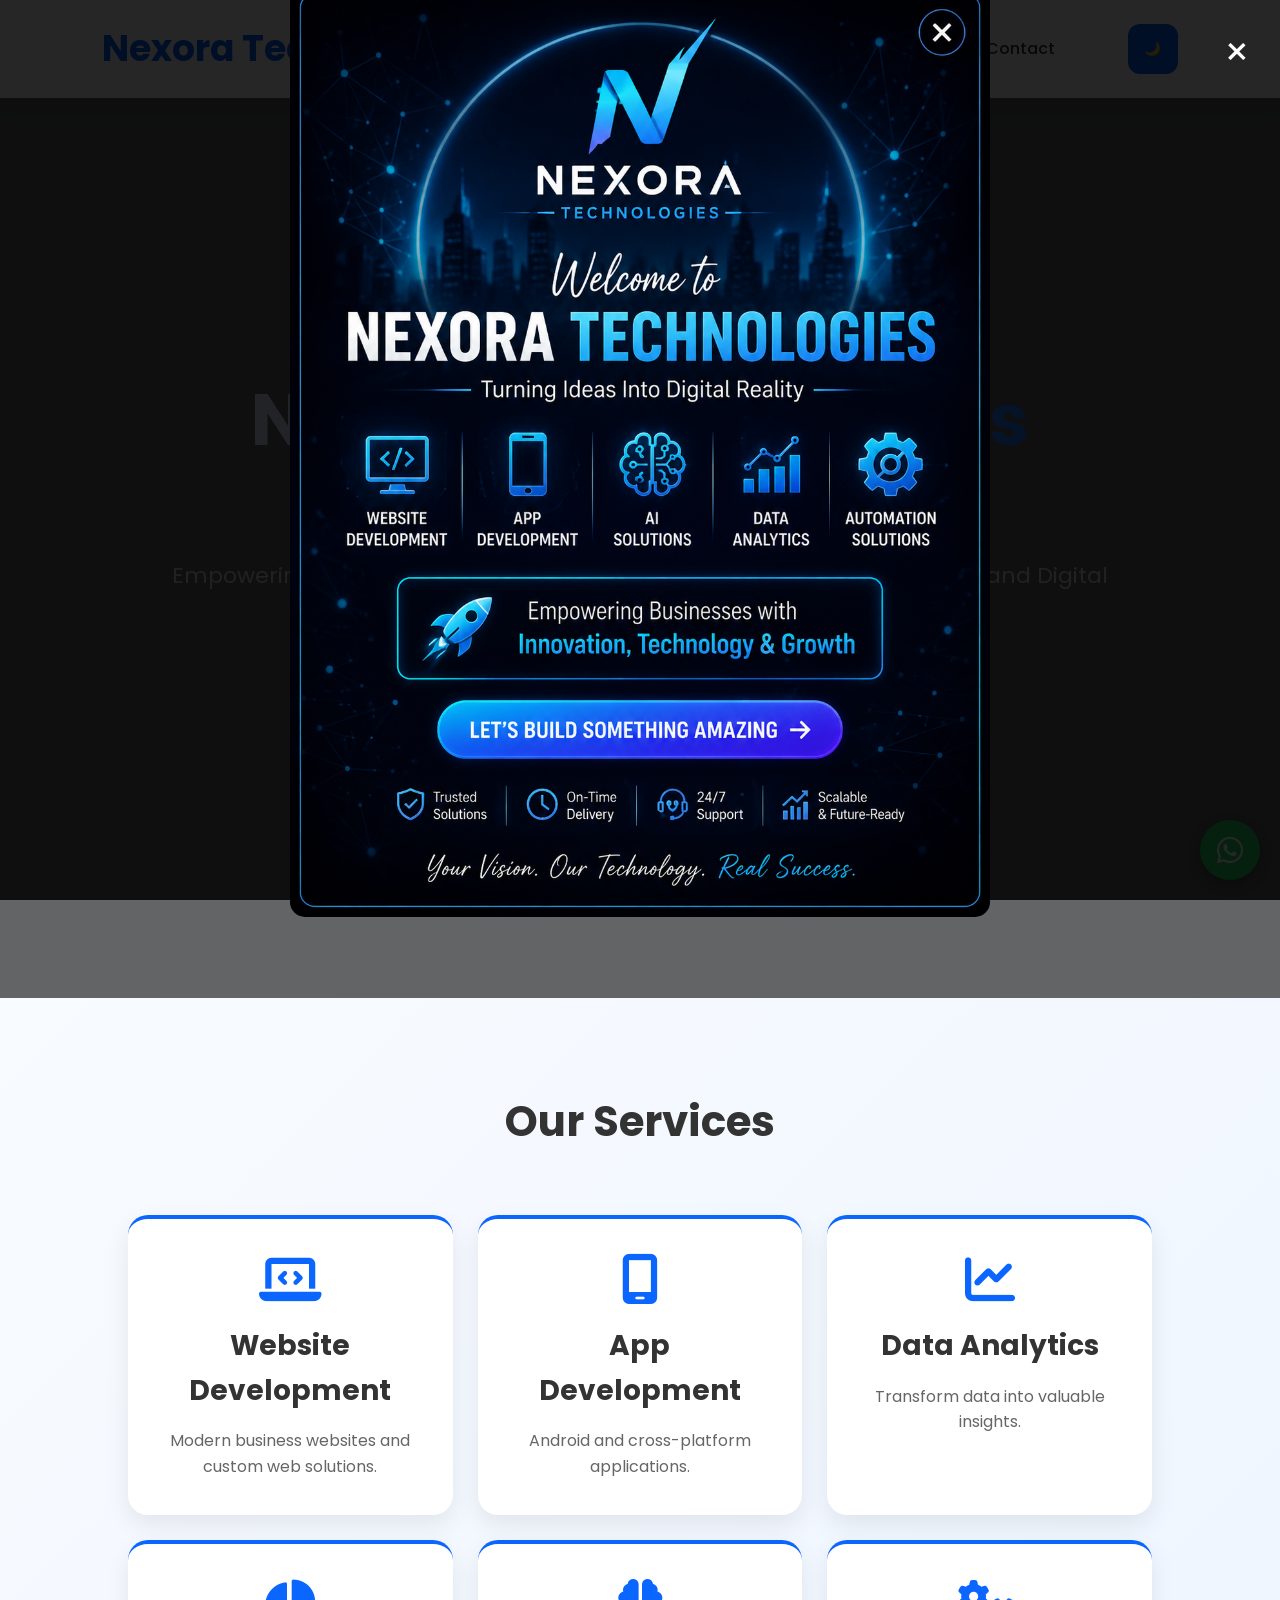
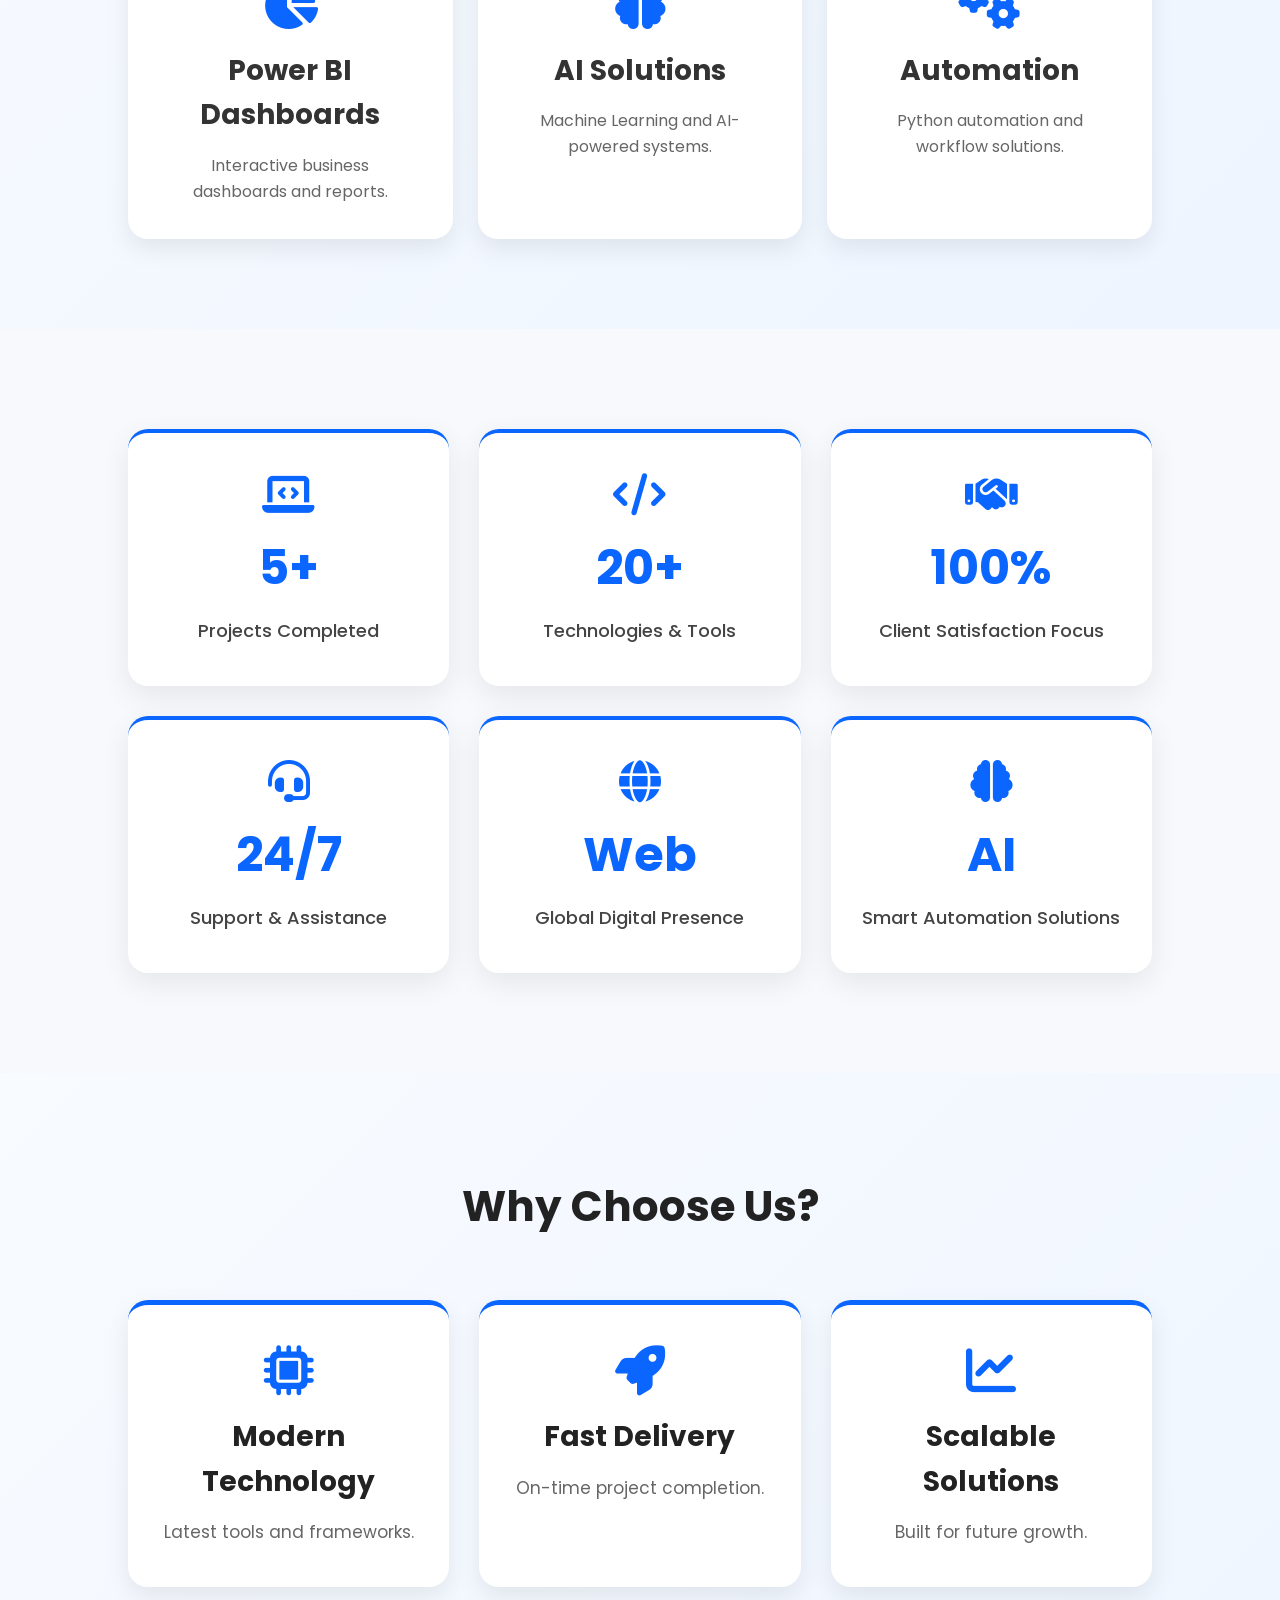
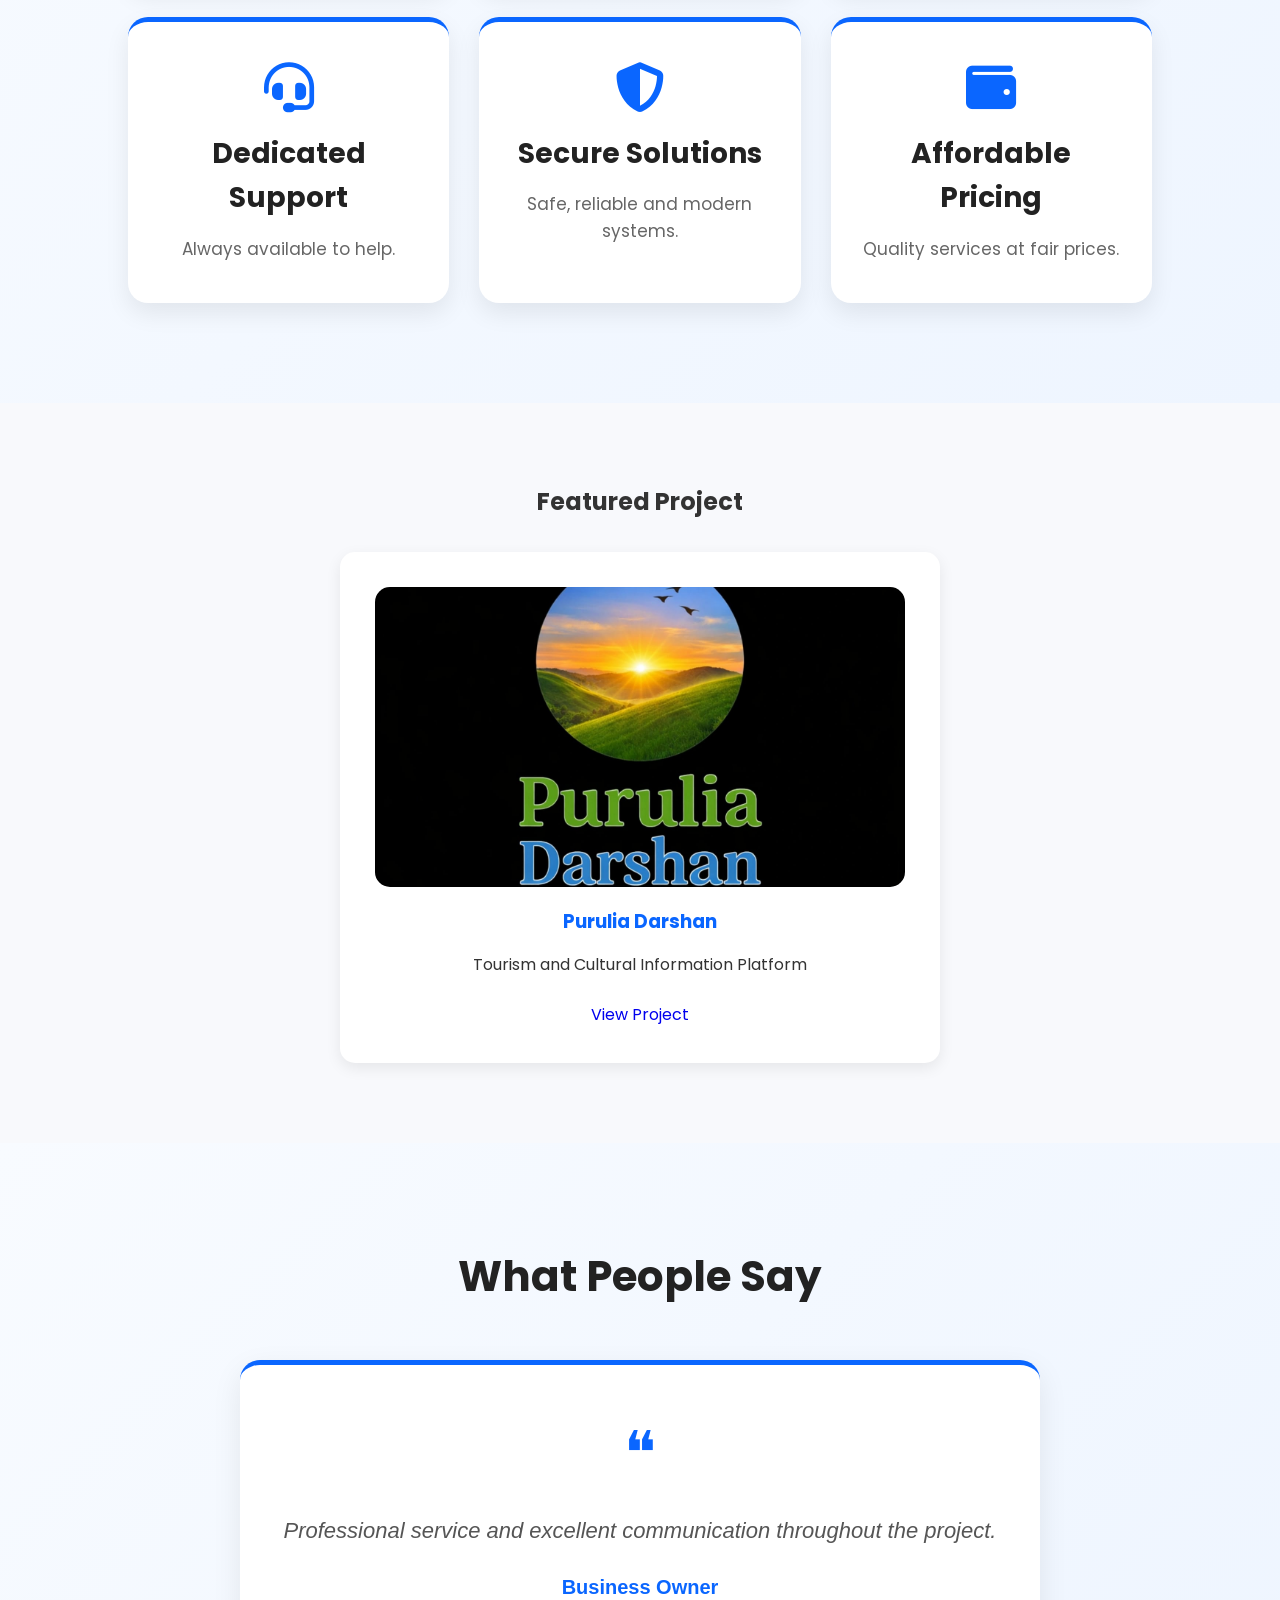
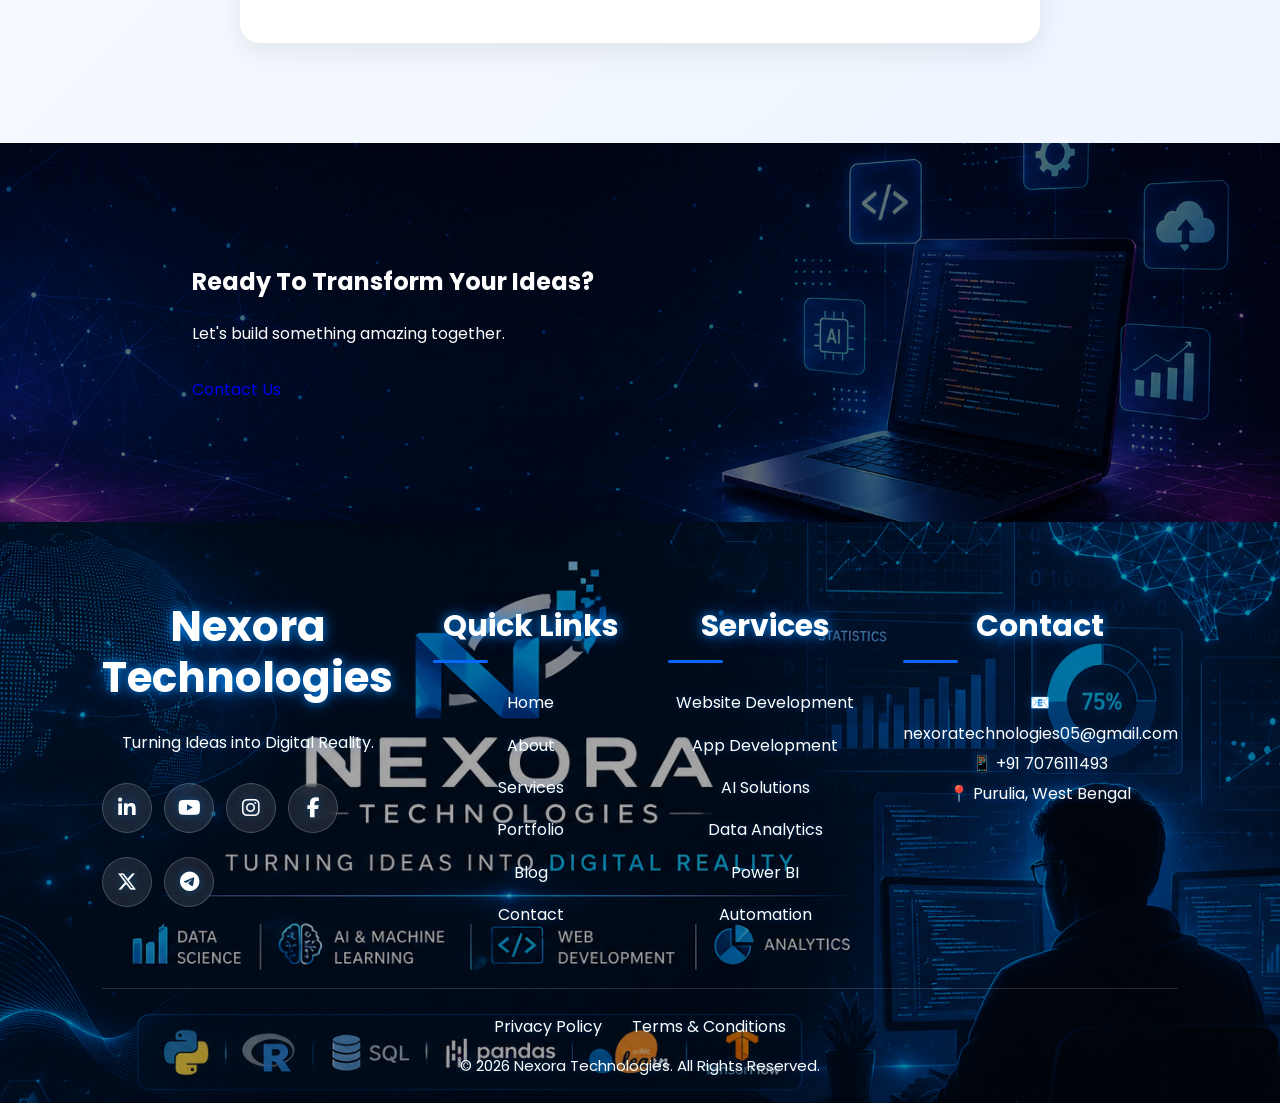
==== commit 05fac09c: "Add files via upload" ====
--- a/index.html
+++ b/index.html
@@ -13,7 +13,7 @@
 </title>
 
 
-<link rel="icon" type="image/favicon.png" href="favicon.png">
+<link rel="icon" type="favicon.png" href="favicon.png">
 
 <link rel="stylesheet"
 href="style.css">
@@ -48,7 +48,7 @@
 
     <span class="close-btn" onclick="closePopup()">&times;</span>
 
-    <img src="image/Poster.png" alt="Welcome Banner">
+    <img src="Poster.png" alt="Welcome Banner">
 
     </div>
 
@@ -320,7 +320,7 @@
 
 <div class="project-card">
 
-<img src="image/icon.png.jpeg" alt="Purulia Darshan">
+<img src="icon.png.jpeg" alt="Purulia Darshan">
 
 <h3>Purulia Darshan</h3>
 
--- a/style.css
+++ b/style.css
@@ -1,611 +1,1161 @@
-*{
-    margin:0;
-    padding:0;
-    box-sizing:border-box;
-}
-
-html{
-    scroll-behavior:smooth;
-}
-
-body{
-    font-family:'Poppins',sans-serif;
-    line-height:1.6;
-    background:#f8f9fc;
-    color:#333;
-    overflow-x:hidden;
-}
-
-a{
-    text-decoration:none;
-}
-
-ul{
-    list-style:none;
-}
-
-img{
-    max-width:100%;
-    display:block;
-}
-
-
-
-.navbar{
-    display:flex;
-    justify-content:space-between;
-    align-items:center;
-    padding:20px 8%;
-    background:#fff;
-    position:sticky;
-    top:0;
-    z-index:1000;
-    box-shadow:0 2px 15px rgba(0,0,0,.08);
-}
-
-.logo a{
-    font-size:26px;
-    font-weight:700;
-    color:#0A66FF;
-}
-
-.nav-links{
-    display:flex;
-    gap:30px;
-}
-
-.nav-links a{
-    color:#333;
-    font-weight:500;
-    transition:.3s;
-}
-
-.nav-links a:hover,
-.active-link{
-    color:#0A66FF;
-}
-
-.menu-toggle{
-    display:none;
-    font-size:28px;
-    cursor:pointer;
-}
-
-#dark-mode-toggle{
-    border:none;
-    background:#0A66FF;
-    color:white;
-    padding:10px 14px;
-    border-radius:8px;
-    cursor:pointer;
-}
-
-
-
-.hero{
-    min-height:90vh;
-    display:flex;
-    justify-content:center;
-    align-items:center;
-    text-align:center;
-    padding:60px 10%;
-}
-
-.hero-content{
-    max-width:800px;
-}
-
-.hero h1{
-    font-size:60px;
-    margin-bottom:20px;
-}
-
-.hero h2{
-    color:#0A66FF;
-    margin-bottom:20px;
-}
-
-.hero p{
-    font-size:18px;
-    margin-bottom:30px;
-}
-
-.hero-buttons{
-    display:flex;
-    gap:15px;
-    justify-content:center;
-    flex-wrap:wrap;
-}
-
-
-
-
-.btn{
-    display:inline-block;
-    background:#0A66FF;
-    color:white;
-    padding:14px 28px;
-    border-radius:10px;
-    transition:.3s;
-}
-
-.btn:hover{
-    transform:translateY(-4px);
-    box-shadow:0 8px 20px rgba(10,102,255,.3);
-}
-
-.secondary{
-    background:#222;
-}
-
-
-
-.card-container{
-    display:grid;
-    grid-template-columns:
-    repeat(auto-fit,minmax(280px,1fr));
-    gap:25px;
-}
-
-.card{
-    background:#fff;
-    padding:30px;
-    border-radius:15px;
-    box-shadow:0 5px 15px rgba(0,0,0,.08);
-    transition:.3s;
-}
-
-.card:hover{
-    transform:translateY(-10px);
-}
-
-
-
-.services-overview,
-.services-section{
-    padding:90px 10%;
-}
-
-.services-overview h2,
-.services-section h2{
-    text-align:center;
-    margin-bottom:50px;
-}
-
-
-
-.stats{
-    padding:80px 10%;
-    display:grid;
-    grid-template-columns:
-    repeat(auto-fit,minmax(200px,1fr));
-    gap:20px;
-    text-align:center;
-}
-
-.stat-box{
-    background:#fff;
-    padding:30px;
-    border-radius:15px;
-}
-
-.stat-box h2{
-    font-size:42px;
-    color:#0A66FF;
-}
-
-
-
-.page-hero{
-    text-align:center;
-    padding:100px 10%;
-    background:linear-gradient(
-        135deg,
-        #0A66FF,
-        #0046b8
-    );
-    color:white;
-}
-
-
-
-
-.about-section{
-    padding:80px 10%;
-}
-
-.about-section h2{
-    margin-bottom:25px;
-    text-align:center;
-}
-
-.about-section p{
-    max-width:900px;
-    margin:auto;
-    text-align:center;
-}
-
-
-
-.portfolio-section{
-    padding:80px 10%;
-}
-
-.portfolio-grid{
-    display:grid;
-    grid-template-columns:
-    repeat(auto-fit,minmax(320px,1fr));
-    gap:30px;
-}
-
-.portfolio-card{
-    background:white;
-    border-radius:15px;
-    padding:25px;
-    box-shadow:0 5px 15px rgba(0,0,0,.08);
-    transition:.3s;
-}
-
-.portfolio-card:hover{
-    transform:translateY(-10px);
-}
-
-.project-tags span{
-    display:inline-block;
-    background:#0A66FF;
-    color:white;
-    padding:6px 12px;
-    border-radius:20px;
-    margin:5px;
-}
-
-
-
-.blog-section{
-    padding:80px 10%;
-}
-
-.blog-grid{
-    display:grid;
-    grid-template-columns:
-    repeat(auto-fit,minmax(300px,1fr));
-    gap:25px;
-}
-
-.blog-card{
-    background:white;
-    padding:25px;
-    border-radius:15px;
-    transition:.3s;
-    box-shadow:0 5px 15px rgba(0,0,0,.08);
-}
-
-.blog-card:hover{
-    transform:translateY(-10px);
-}
-
-
-
-.testimonials{
-    padding:100px 10%;
-    text-align:center;
-}
-
-.testimonial{
-    display:none;
-    background:white;
-    padding:40px;
-    border-radius:15px;
-    max-width:800px;
-    margin:auto;
-}
-
-.testimonial.active{
-    display:block;
-}
-
-
-
-
-.contact-section{
-    padding:80px 10%;
-    display:grid;
-    grid-template-columns:
-    repeat(auto-fit,minmax(350px,1fr));
-    gap:40px;
-}
-
-.contact-form-container,
-.contact-info{
-    background:white;
-    padding:30px;
-    border-radius:15px;
-}
-
-#contact-form{
-    display:flex;
-    flex-direction:column;
-    gap:15px;
-}
-
-#contact-form input,
-#contact-form select,
-#contact-form textarea{
-    padding:15px;
-    border:1px solid #ddd;
-    border-radius:10px;
-}
-
-
-
-
-.cta{
-    padding:120px 10%;
-    color:white;
-
-    background-image:url("image/cnt_bg.png");
-    background-size:cover;
-    background-position:center;
-    background-repeat:no-repeat;
-
-    position:relative;
-    overflow:hidden;
-
-    display:flex;
-    flex-direction:column;
-    align-items:flex-start;   /* Text বাম দিকে যাবে */
-    justify-content:center;
-
-    padding-left:15%;
-}
-
-.cta::before{
-    content:"";
-    position:absolute;
-    top:0;
-    left:0;
-    width:100%;
-    height:100%;
-    background:rgba(0,0,0,0.55);
-}
-
-.cta h2,
-.cta p,
-.cta .btn{
-    position:relative;
-    z-index:1;
-    max-width:600px;
-}
-
-.cta h2{
-    margin-bottom:20px;
-    text-align:left;
-}
-
-.cta p{
-    margin-bottom:30px;
-    text-align:left;
-}
-
-
-
-
-footer{
-    background:#111;
-    color:white;
-    text-align:center;
-    padding:50px 10%;
-}
-
-.footer-links{
-    margin:20px 0;
-}
-
-.footer-links a{
-    color:white;
-    margin:0 10px;
-}
-
-
-
-.reveal{
-    opacity:0;
-    transform:translateY(40px);
-    transition:1s;
-}
-
-.reveal.active{
-    opacity:1;
-    transform:translateY(0);
-}
-
-
-
-body.dark-mode{
-    background:#121212;
-    color:white;
-}
-
-body.dark-mode .navbar,
-body.dark-mode .card,
-body.dark-mode .portfolio-card,
-body.dark-mode .blog-card,
-body.dark-mode .contact-form-container,
-body.dark-mode .contact-info,
-body.dark-mode .stat-box,
-body.dark-mode .testimonial{
-    background:#1e1e1e;
-    color:white;
-}
-
-body.dark-mode a{
-    color:white;
-}
-
-
-
-@media(max-width:768px){
-
-    .menu-toggle{
-        display:block;
-    }
-
-    .nav-links{
-        position:fixed;
-        top:80px;
-        right:-100%;
-        width:280px;
-        height:100vh;
-        background:white;
-        flex-direction:column;
-        padding:30px;
-        transition:.4s;
-    }
-
-    .nav-links.active{
-        right:0;
-    }
-
-    .hero h1{
-        font-size:38px;
-    }
-
-    .hero h2{
-        font-size:24px;
-    }
-
-    .hero-buttons{
-        flex-direction:column;
-    }
-}
-
-
-.footer{
-    background:#050816;
-    color:white;
-    padding:60px 10% 20px;
-}
-
-.footer-container{
-    display:grid;
-    grid-template-columns:repeat(auto-fit,minmax(220px,1fr));
-    gap:40px;
-}
-
-.footer-box h2,
-.footer-box h3{
-    margin-bottom:20px;
-}
-
-.footer-box p{
-    color:#bdbdbd;
-    line-height:1.8;
-}
-
-.footer-box a{
-    display:block;
-    color:#bdbdbd;
-    text-decoration:none;
-    margin-bottom:10px;
-    transition:.3s;
-}
-
-.footer-box a:hover{
-    color:#0A66FF;
-    transform:translateX(5px);
-}
-
-.social-links{
-    margin-top:20px;
-}
-
-.social-links a{
-    display:inline-block;
-    margin-right:15px;
-}
-
-.footer hr{
-    margin:40px 0 20px;
-    border:none;
-    height:1px;
-    background:#222;
-}
-
-.footer-bottom{
-    display:flex;
-    justify-content:space-between;
-    align-items:center;
-    flex-wrap:wrap;
-    gap:15px;
-}
-
-.footer-policy a{
-    color:#bdbdbd;
-    text-decoration:none;
-    margin-left:20px;
-}
-
-.footer-policy a:hover{
-    color:#0A66FF;
-}
-
-
-
-.social-links a{
-    display:inline-flex;
-    justify-content:center;
-    align-items:center;
-    width:45px;
-    height:45px;
-    margin-right:10px;
-    border-radius:50%;
-    background:#111827;
-    color:white;
-    text-decoration:none;
-    font-size:20px;
-    transition:0.3s;
-}
-
-.social-links a:hover{
-    background:#0A66FF;
-    transform:translateY(-5px);
-}
-
-
-
-
-.footer-bottom{
-    display:flex;
-    justify-content:space-between;
-    align-items:center;
-}
-
-.footer-bottom{
-    text-align:center;
-    margin-top:20px;
-}
-
-.footer-policy{
-    display:flex;
-    justify-content:center;
-    align-items:center;
-    gap:25px;
-    margin-bottom:12px;
-}
-
-.footer-policy a{
-    color:#bdbdbd;
-    text-decoration:none;
-}
-
-.footer-policy a:hover{
-    color:#0A66FF;
-}
-
-.copyright{
-    color:#bdbdbd;
-    font-size:14px;
-    margin:0;
-    text-align:center;
-}
-
+*{
+    margin:0;
+    padding:0;
+    box-sizing:border-box;
+}
+
+html{
+    scroll-behavior:smooth;
+}
+
+body{
+    font-family:'Poppins',sans-serif;
+    line-height:1.6;
+    background:#f8f9fc;
+    color:#333;
+    overflow-x:hidden;
+}
+
+a{
+    text-decoration:none;
+}
+
+ul{
+    list-style:none;
+}
+
+img{
+    max-width:100%;
+    display:block;
+}
+
+
+
+.navbar{
+    display:flex;
+    justify-content:space-between;
+    align-items:center;
+    padding:20px 8%;
+    background:#fff;
+    position:sticky;
+    top:0;
+    z-index:1000;
+    box-shadow:0 2px 15px rgba(0,0,0,.08);
+}
+
+.logo a{
+    font-size:26px;
+    font-weight:700;
+    color:#0A66FF;
+}
+
+.nav-links{
+    display:flex;
+    gap:30px;
+}
+
+.nav-links a{
+    color:#333;
+    font-weight:500;
+    transition:.3s;
+}
+
+.nav-links a:hover,
+.active-link{
+    color:#0A66FF;
+}
+
+.menu-toggle{
+    display:none;
+    font-size:28px;
+    cursor:pointer;
+}
+
+#dark-mode-toggle{
+    border:none;
+    background:#0A66FF;
+    color:white;
+    padding:10px 14px;
+    border-radius:8px;
+    cursor:pointer;
+}
+
+
+
+.hero{
+    min-height:100vh;
+    display:flex;
+    justify-content:center;
+    align-items:center;
+    text-align:center;
+    padding:0 10%;
+
+    background:
+    linear-gradient(
+    rgba(0,0,0,.75),
+    rgba(0,0,0,.75)),
+    url("image/hero-bg.jpg");
+
+    background-size:cover;
+    background-position:center;
+
+    color:white;
+}
+
+.hero h1{
+    font-size:72px;
+    font-weight:700;
+    margin-bottom:20px;
+    color:#fff;
+}
+
+.hero h2{
+    font-size:38px;
+    color:#0A66FF;
+}
+
+.hero p{
+    font-size:22px;
+    color:#ddd;
+    margin-bottom:35px;
+}
+
+
+.hero-buttons{
+    display:flex;
+    justify-content:center;
+    gap:20px;
+    margin-top:40px;
+}
+
+.hero-buttons .btn{
+    padding:16px 38px;
+    border-radius:12px;
+    text-decoration:none;
+    font-size:18px;
+    font-weight:600;
+    transition:all .3s ease;
+}
+
+/* Get Started */
+.hero-buttons .btn{
+    background:#0A66FF;
+    color:#fff;
+    box-shadow:0 8px 25px rgba(10,102,255,.35);
+}
+
+.hero-buttons .btn:hover{
+    transform:translateY(-5px);
+    box-shadow:0 15px 35px rgba(10,102,255,.5);
+}
+
+/* View Portfolio */
+.hero-buttons .secondary{
+    background:transparent;
+    color:#fff;
+    border:2px solid #fff;
+}
+
+.hero-buttons .secondary:hover{
+    background:#fff;
+    color:#0A66FF;
+}
+
+
+
+
+.card-container{
+    display:grid;
+    grid-template-columns:
+    repeat(auto-fit,minmax(280px,1fr));
+    gap:25px;
+}
+
+.card{
+    background:#fff;
+    padding:30px;
+    border-radius:15px;
+    box-shadow:0 5px 15px rgba(0,0,0,.08);
+    transition:.3s;
+}
+
+.card:hover{
+    transform:translateY(-10px);
+}
+
+
+
+.services-overview,
+.services-section{
+    padding:90px 10%;
+}
+
+.services-overview h2,
+.services-section h2{
+    text-align:center;
+    margin-bottom:50px;
+}
+
+
+
+.stats{
+    padding:80px 10%;
+    display:grid;
+    grid-template-columns:
+    repeat(auto-fit,minmax(200px,1fr));
+    gap:20px;
+    text-align:center;
+}
+
+.stat-box{
+    background:#fff;
+    padding:30px;
+    border-radius:15px;
+}
+
+.stat-box h2{
+    font-size:42px;
+    color:#0A66FF;
+}
+
+
+
+.page-hero{
+    text-align:center;
+    padding:100px 10%;
+    background:linear-gradient(
+        135deg,
+        #0A66FF,
+        #0046b8
+    );
+    color:white;
+}
+
+
+
+
+.about-section{
+    padding:80px 10%;
+}
+
+.about-section h2{
+    margin-bottom:25px;
+    text-align:center;
+}
+
+.about-section p{
+    max-width:900px;
+    margin:auto;
+    text-align:center;
+}
+
+
+
+.portfolio-section{
+    padding:80px 10%;
+}
+
+.portfolio-grid{
+    display:grid;
+    grid-template-columns:
+    repeat(auto-fit,minmax(320px,1fr));
+    gap:30px;
+}
+
+.portfolio-card{
+    background:white;
+    border-radius:15px;
+    padding:25px;
+    box-shadow:0 5px 15px rgba(0,0,0,.08);
+    transition:.3s;
+}
+
+.portfolio-card:hover{
+    transform:translateY(-10px);
+}
+
+.project-tags span{
+    display:inline-block;
+    background:#0A66FF;
+    color:white;
+    padding:6px 12px;
+    border-radius:20px;
+    margin:5px;
+}
+
+
+
+.blog-section{
+    padding:80px 10%;
+}
+
+.blog-grid{
+    display:grid;
+    grid-template-columns:
+    repeat(auto-fit,minmax(300px,1fr));
+    gap:25px;
+}
+
+.blog-card{
+    background:white;
+    padding:25px;
+    border-radius:15px;
+    transition:.3s;
+    box-shadow:0 5px 15px rgba(0,0,0,.08);
+}
+
+.blog-card:hover{
+    transform:translateY(-10px);
+}
+
+
+
+.testimonials{
+    padding:100px 10%;
+    text-align:center;
+}
+
+.testimonial{
+    display:none;
+    background:white;
+    padding:40px;
+    border-radius:15px;
+    max-width:800px;
+    margin:auto;
+}
+
+.testimonial.active{
+    display:block;
+}
+
+
+
+
+.contact-section{
+    padding:80px 10%;
+    display:grid;
+    grid-template-columns:
+    repeat(auto-fit,minmax(350px,1fr));
+    gap:40px;
+}
+
+.contact-form-container,
+.contact-info{
+    background:white;
+    padding:30px;
+    border-radius:15px;
+}
+
+#contact-form{
+    display:flex;
+    flex-direction:column;
+    gap:15px;
+}
+
+#contact-form input,
+#contact-form select,
+#contact-form textarea{
+    padding:15px;
+    border:1px solid #ddd;
+    border-radius:10px;
+}
+
+
+
+
+.cta{
+    padding:120px 10%;
+    color:white;
+
+    background-image:url("image/cnt_bg.png");
+    background-size:cover;
+    background-position:center;
+    background-repeat:no-repeat;
+
+    position:relative;
+    overflow:hidden;
+
+    display:flex;
+    flex-direction:column;
+    align-items:flex-start;   /* Text বাম দিকে যাবে */
+    justify-content:center;
+
+    padding-left:15%;
+}
+
+.cta::before{
+    content:"";
+    position:absolute;
+    top:0;
+    left:0;
+    width:100%;
+    height:100%;
+    background:rgba(0,0,0,0.55);
+}
+
+.cta h2,
+.cta p,
+.cta .btn{
+    position:relative;
+    z-index:1;
+    max-width:600px;
+}
+
+.cta h2{
+    margin-bottom:20px;
+    text-align:left;
+}
+
+.cta p{
+    margin-bottom:30px;
+    text-align:left;
+}
+
+
+
+
+footer{
+    background:#111;
+    color:white;
+    text-align:center;
+    padding:50px 10%;
+}
+
+.footer-links{
+    margin:20px 0;
+}
+
+.footer-links a{
+    color:white;
+    margin:0 10px;
+}
+
+
+
+.reveal{
+    opacity:0;
+    transform:translateY(40px);
+    transition:1s;
+}
+
+.reveal.active{
+    opacity:1;
+    transform:translateY(0);
+}
+
+
+
+body.dark-mode{
+    background:#121212;
+    color:white;
+}
+
+body.dark-mode .navbar,
+body.dark-mode .card,
+body.dark-mode .portfolio-card,
+body.dark-mode .blog-card,
+body.dark-mode .contact-form-container,
+body.dark-mode .contact-info,
+body.dark-mode .stat-box,
+body.dark-mode .testimonial{
+    background:#1e1e1e;
+    color:white;
+}
+
+body.dark-mode a{
+    color:white;
+}
+
+
+
+@media(max-width:768px){
+
+    .menu-toggle{
+        display:block;
+    }
+
+    .nav-links{
+        position:fixed;
+        top:80px;
+        right:-100%;
+        width:280px;
+        height:100vh;
+        background:white;
+        flex-direction:column;
+        padding:30px;
+        transition:.4s;
+    }
+
+    .nav-links.active{
+        right:0;
+    }
+
+    .hero h1{
+        font-size:38px;
+    }
+
+    .hero h2{
+        font-size:24px;
+    }
+
+    .hero-buttons{
+        flex-direction:column;
+    }
+}
+
+
+/* ==========================
+   FOOTER
+========================== */
+
+.footer{
+    position:relative;
+    background:url("image/footer_bg.png");
+    background-size:110%;
+    background-position:center;
+    background-repeat:no-repeat;
+    color:#fff;
+    padding:80px 8% 25px;
+    overflow:hidden;
+}
+
+.footer::before{
+    content:"";
+    position:absolute;
+    inset:0;
+    background:rgba(0,0,0,0.35);
+    z-index:1;
+}
+
+.footer-container,
+.footer-bottom,
+.footer hr{
+    position:relative;
+    z-index:2;
+}
+
+/* ==========================
+   GRID
+========================== */
+
+.footer-container{
+    display:grid;
+    grid-template-columns:1.3fr 1fr 1fr 1fr;
+    gap:40px;
+    align-items:start;
+}
+
+/* ==========================
+   HEADINGS
+========================== */
+
+.footer-box h2{
+    font-size:42px;
+    line-height:1.2;
+    margin-bottom:25px;
+    color:#fff;
+    font-weight:700;
+    text-shadow:
+        0 0 10px rgba(0,140,255,.8),
+        0 0 20px rgba(0,140,255,.5);
+}
+
+.footer-box h3{
+    position:relative;
+    font-size:30px;
+    margin-bottom:25px;
+    color:#fff;
+    font-weight:700;
+    text-shadow:
+        0 0 10px rgba(0,140,255,.8),
+        0 0 20px rgba(0,140,255,.5);
+}
+
+.footer-box h3::after{
+    content:"";
+    display:block;
+    width:55px;
+    height:3px;
+    background:#0A66FF;
+    margin-top:10px;
+    border-radius:20px;
+}
+
+/* ==========================
+   TEXT
+========================== */
+
+.footer-box p,
+.footer-box a{
+    color:#ffffff;
+    line-height:1.9;
+    text-shadow:0 0 8px rgba(0,140,255,.35);
+}
+
+.footer-box a{
+    display:block;
+    margin-bottom:12px;
+    transition:.3s;
+}
+
+.footer-box a:hover{
+    color:#0A66FF;
+    transform:translateX(6px);
+}
+
+
+.footer-box{
+    display:flex;
+    flex-direction:column;
+    justify-content:flex-start;
+}
+
+
+
+/* ==========================
+   SOCIAL ICONS
+========================== */
+
+.social-links{
+    margin-top:25px;
+    display:flex;
+    flex-wrap:wrap;
+    gap:12px;
+}
+
+.social-links a{
+    width:50px;
+    height:50px;
+    border-radius:50%;
+    background:rgba(255,255,255,0.10);
+    backdrop-filter:blur(8px);
+    border:1px solid rgba(255,255,255,.20);
+
+    display:flex;
+    justify-content:center;
+    align-items:center;
+
+    color:#fff;
+    font-size:20px;
+    transition:.3s;
+}
+
+.social-links a:hover{
+    background:#0A66FF;
+    transform:translateY(-5px);
+    box-shadow:0 0 20px rgba(10,102,255,.8);
+}
+
+/* ==========================
+   HR
+========================== */
+
+.footer hr{
+    margin:45px 0 25px;
+    border:none;
+    height:1px;
+    background:rgba(255,255,255,.15);
+}
+
+/* ==========================
+   BOTTOM
+========================== */
+
+.footer-bottom{
+    display:flex;
+    flex-direction:column;
+    justify-content:center;
+    align-items:center;
+    text-align:center;
+    gap:15px;
+}
+
+.footer-policy{
+    display:flex;
+    justify-content:center;
+    align-items:center;
+    gap:30px;
+    flex-wrap:wrap;
+}
+
+.footer-policy a{
+    color:#ffffff;
+    text-decoration:none;
+    text-shadow:0 0 8px rgba(0,140,255,.35);
+}
+
+.footer-policy a:hover{
+    color:#0A66FF;
+}
+
+.copyright{
+    color:#ffffff;
+    font-size:15px;
+    margin:0;
+    text-shadow:0 0 8px rgba(0,140,255,.35);
+}
+
+/* ==========================
+   MOBILE
+========================== */
+
+@media(max-width:900px){
+
+    .footer-container{
+        grid-template-columns:1fr 1fr;
+        gap:40px;
+    }
+}
+
+@media(max-width:768px){
+
+    .footer{
+        background-size:cover;
+        padding:60px 6% 20px;
+    }
+
+    .footer-container{
+        grid-template-columns:1fr;
+        text-align:center;
+    }
+
+    .footer-box h2{
+        font-size:34px;
+    }
+
+    .footer-box h3{
+        font-size:26px;
+    }
+
+    .footer-box h3::after{
+        margin:10px auto 0;
+    }
+
+    .social-links{
+        justify-content:center;
+    }
+
+    .footer-policy{
+        justify-content:center;
+    }
+}
+
+
+
+.whatsapp-float{
+position:fixed;
+bottom:20px;
+right:20px;
+width:60px;
+height:60px;
+background:#25D366;
+color:white;
+border-radius:50%;
+display:flex;
+justify-content:center;
+align-items:center;
+font-size:30px;
+z-index:999;
+text-decoration:none;
+box-shadow:0 5px 15px rgba(0,0,0,.3);
+}
+
+
+.hero{
+background:
+linear-gradient(rgba(0,0,0,.6),
+rgba(0,0,0,.6)),
+url("hero.jpg");
+background-size:cover;
+background-position:center;
+min-height:100vh;
+}
+
+
+
+.popup{
+    position:fixed;
+    top:0;
+    left:0;
+    width:100%;
+    height:100%;
+    background:rgba(0,0,0,.85);
+    display:flex;
+    justify-content:center;
+    align-items:center;
+    z-index:99999;
+}
+
+.popup img{
+    width:90%;
+    max-width:700px;
+    border-radius:15px;
+}
+
+.close-btn{
+    position:absolute;
+    top:20px;
+    right:30px;
+    color:white;
+    font-size:40px;
+    cursor:pointer;
+}
+
+
+/* Featured Project */
+
+.featured-project{
+    padding: 80px 10%;
+    text-align: center;
+}
+
+.featured-project h2{
+    margin-bottom: 30px;
+}
+
+.project-card{
+    max-width: 600px;
+    margin: 0 auto;
+    background: #fff;
+    padding: 35px;
+    border-radius: 15px;
+    box-shadow: 0 5px 15px rgba(0,0,0,.08);
+}
+
+.project-card h3{
+    margin-bottom: 15px;
+    color: #0A66FF;
+}
+
+.project-card p{
+    margin-bottom: 25px;
+}
+
+/* Why Us Section */
+
+.why-us{
+    padding: 80px 10%;
+}
+
+.why-us h2{
+    text-align:center;
+    margin-bottom:40px;
+}
+
+
+.project-card img{
+    width:100%;
+    height:300px;
+    object-fit:cover;
+    border-radius:15px;
+    margin-bottom:20px;
+}
+
+
+
+.stats{
+    padding:100px 10%;
+    display:grid;
+    grid-template-columns:repeat(auto-fit,minmax(250px,1fr));
+    gap:30px;
+}
+
+.stat-box{
+    background:#ffffff;
+    border-radius:20px;
+    padding:40px 25px;
+    text-align:center;
+    box-shadow:0 10px 30px rgba(0,0,0,.08);
+    transition:.4s;
+    border-top:4px solid #0A66FF;
+}
+
+.stat-box:hover{
+    transform:translateY(-10px);
+    box-shadow:0 20px 40px rgba(10,102,255,.18);
+}
+
+.stat-box i{
+    font-size:42px;
+    color:#0A66FF;
+    margin-bottom:15px;
+}
+
+.stat-box h2{
+    font-size:48px;
+    font-weight:700;
+    color:#0A66FF;
+    margin-bottom:10px;
+}
+
+.stat-box p{
+    font-size:18px;
+    font-weight:500;
+    color:#444;
+}
+
+
+.services-overview{
+    background:linear-gradient(
+    135deg,
+    #f8fbff,
+    #eef5ff);
+}
+
+.services-overview h2{
+    text-align:center;
+    font-size:42px;
+    margin-bottom:60px;
+}
+
+.card{
+    background:#fff;
+    padding:35px;
+    border-radius:20px;
+    text-align:center;
+    transition:.4s;
+    border-top:4px solid #0A66FF;
+    box-shadow:0 10px 25px rgba(0,0,0,.08);
+}
+
+.card i{
+    font-size:50px;
+    color:#0A66FF;
+    margin-bottom:20px;
+}
+
+.card h3{
+    margin-bottom:15px;
+    font-size:28px;
+}
+
+.card p{
+    color:#666;
+}
+
+.card:hover{
+    transform:translateY(-12px);
+    box-shadow:0 20px 40px rgba(10,102,255,.18);
+}
+
+
+
+
+/* WHY CHOOSE US */
+
+.why-us{
+    padding:100px 10%;
+    background:linear-gradient(
+    135deg,
+    #f8fbff,
+    #eef5ff);
+}
+
+.why-us h2{
+    text-align:center;
+    font-size:42px;
+    margin-bottom:60px;
+    color:#222;
+}
+
+.why-us .card-container{
+    display:grid;
+    grid-template-columns:
+    repeat(auto-fit,minmax(280px,1fr));
+    gap:30px;
+}
+
+.why-us .card{
+    background:#fff;
+    padding:40px 30px;
+    border-radius:20px;
+    text-align:center;
+    border-top:5px solid #0A66FF;
+    box-shadow:0 10px 25px rgba(0,0,0,.08);
+    transition:.4s;
+}
+
+.why-us .card:hover{
+    transform:translateY(-12px);
+    box-shadow:0 20px 40px rgba(10,102,255,.18);
+}
+
+.why-us .card i{
+    font-size:50px;
+    color:#0A66FF;
+    margin-bottom:20px;
+}
+
+.why-us .card h3{
+    font-size:28px;
+    margin-bottom:15px;
+    color:#222;
+}
+
+.why-us .card p{
+    color:#666;
+    font-size:17px;
+    line-height:1.6;
+}
+
+
+
+/* TESTIMONIALS */
+
+.testimonials{
+    padding:100px 10%;
+    background:linear-gradient(
+    135deg,
+    #f8fbff,
+    #eef5ff);
+    text-align:center;
+}
+
+.testimonials h2{
+    font-size:42px;
+    margin-bottom:50px;
+    color:#222;
+}
+
+.testimonial-slider{
+    max-width:800px;
+    margin:auto;
+}
+
+.testimonial{
+    display:none;
+    background:#fff;
+    padding:40px;
+    border-radius:20px;
+    box-shadow:0 10px 30px rgba(0,0,0,.08);
+    border-top:5px solid #0A66FF;
+}
+
+.testimonial.active{
+    display:block;
+}
+
+.testimonial p{
+    font-size:22px;
+    font-style:italic;
+    color:#555;
+    line-height:1.8;
+    margin-bottom:20px;
+}
+
+.testimonial h4{
+    color:#0A66FF;
+    font-size:20px;
+    font-weight:600;
+}
+
+.testimonial::before{
+    content:"❝";
+    font-size:60px;
+    color:#0A66FF;
+    display:block;
+    margin-bottom:10px;
+}
+
+
+
+.shine{
+    background:linear-gradient(
+    90deg,
+    #ffffff,
+    #0A66FF,
+    #ffffff);
+
+    background-size:200% auto;
+
+    -webkit-background-clip:text;
+    -webkit-text-fill-color:transparent;
+
+    animation:shine 3s linear infinite;
+}
+
+@keyframes shine{
+    to{
+        background-position:200% center;
+    }
+}
+
+
+
+#typing{
+    color:#0A66FF;
+    font-size:38px;
+    font-weight:700;
+    min-height:50px;
+}
+
+#typing::after{
+    content:"";
+    animation:blink 0.8s infinite;
+}
+
+@keyframes blink{
+    50%{
+        opacity:0;
+    }
+}
+
+
+
+header{
+    position:sticky;
+    top:0;
+    z-index:1000;
+}
+
+#dark-mode-toggle{
+    width:50px;
+    height:50px;
+    border:none;
+    border-radius:12px;
+    background:#0A66FF;
+    color:white;
+    cursor:pointer;
+    transition:.3s;
+}
+
+#dark-mode-toggle:hover{
+    transform:rotate(20deg) scale(1.1);
+}
+
+.nav-links a{
+    position:relative;
+    text-decoration:none;
+}
+
+.nav-links a::after{
+    content:"";
+    position:absolute;
+    left:0;
+    bottom:-5px;
+    width:0;
+    height:3px;
+    background:#0A66FF;
+    transition:.3s;
+}
+
+.nav-links a:hover::after{
+    width:100%;
+}
+
+.logo a{
+    font-size:36px;
+    font-weight:700;
+    color:#0A66FF;
+    transition:.3s;
+}
+
+.logo a:hover{
+    transform:scale(1.05);
+}
+
+.navbar{
+    background:rgba(255,255,255,0.9);
+    backdrop-filter:blur(15px);
+    box-shadow:0 5px 20px rgba(0,0,0,.08);
+}
